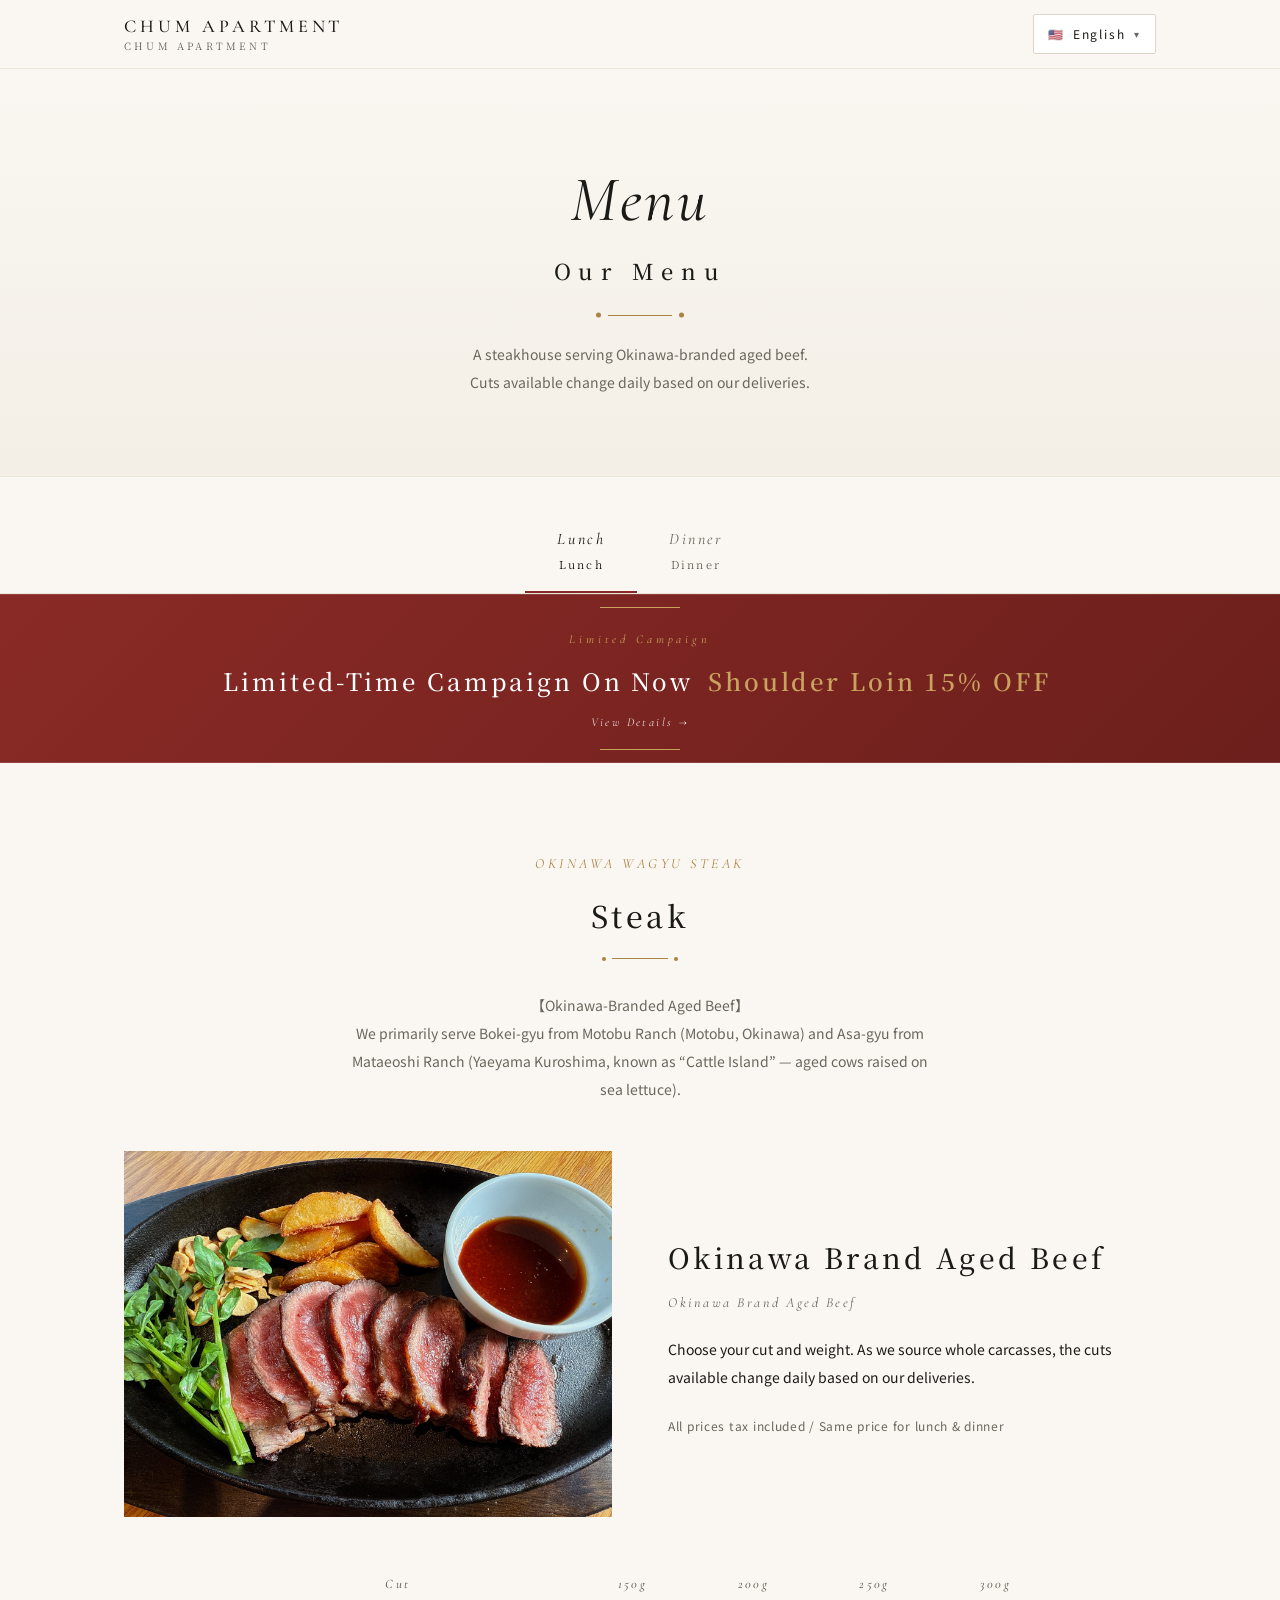
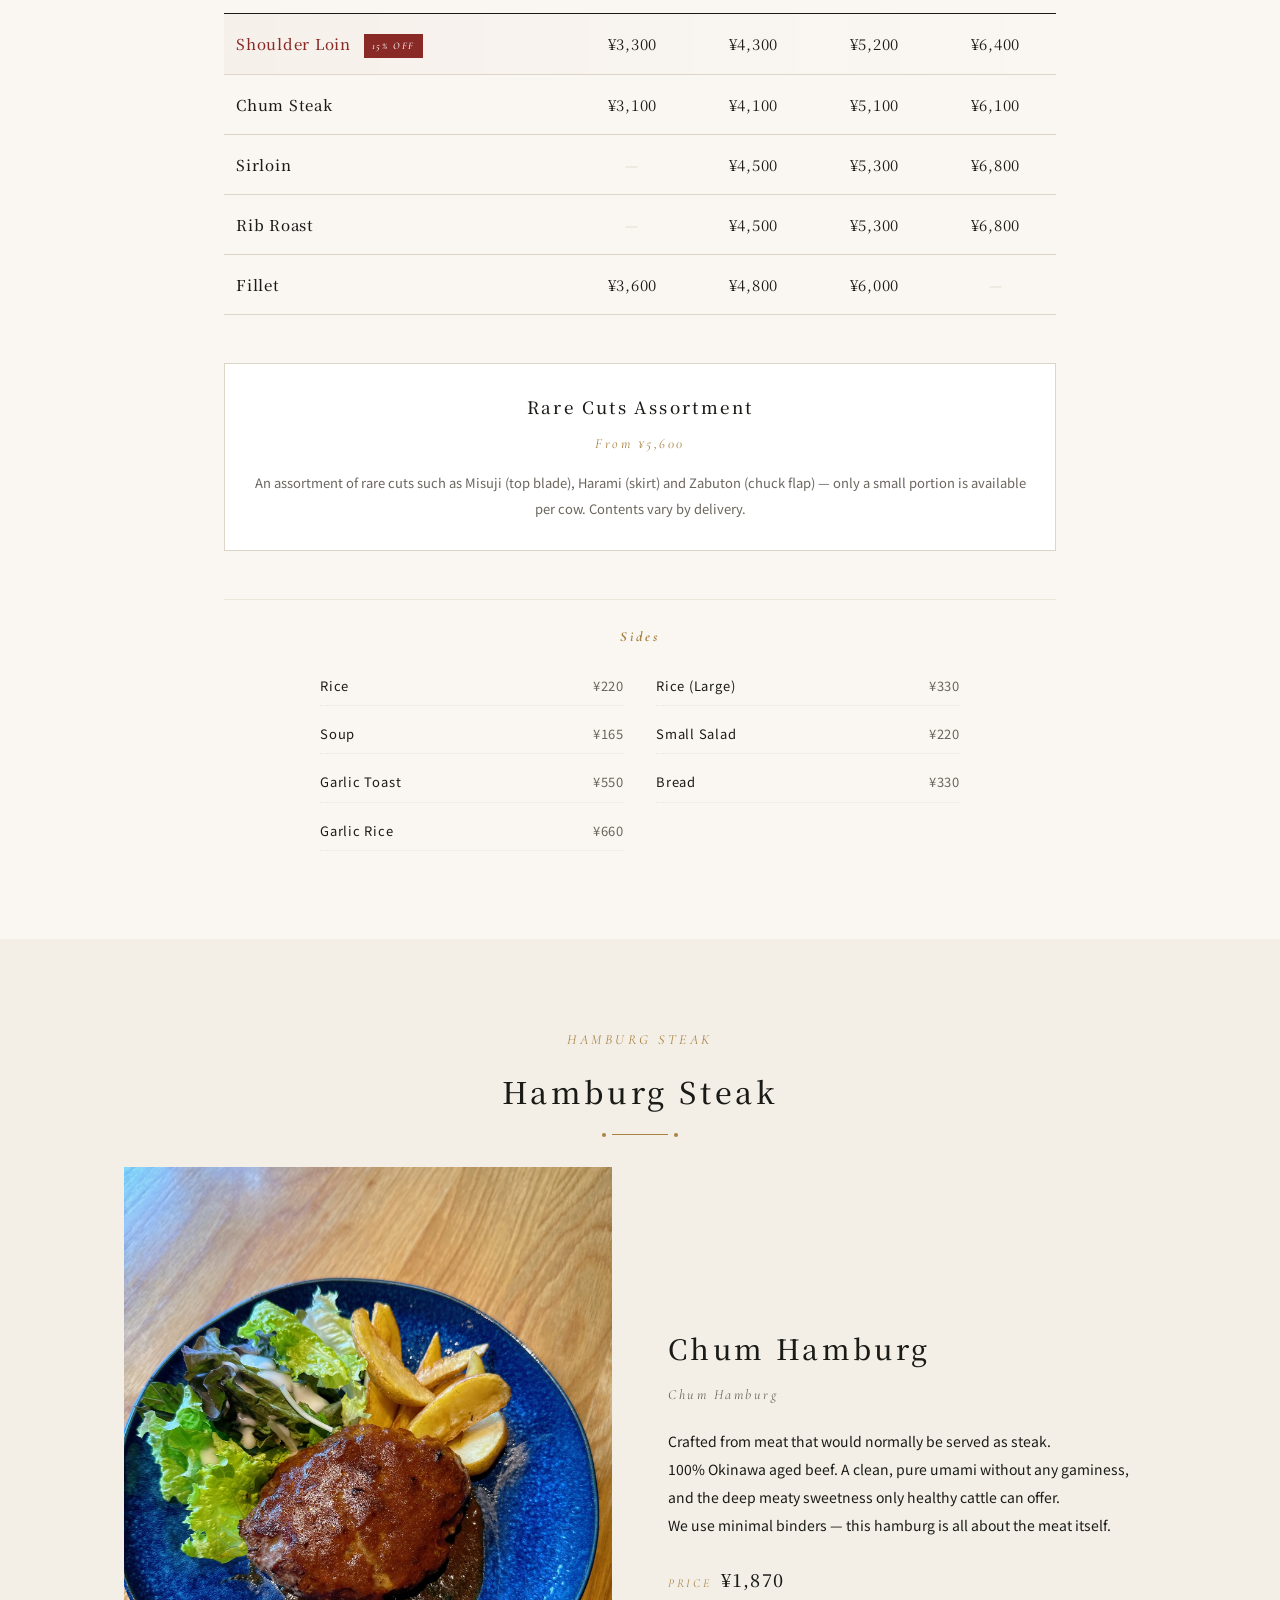
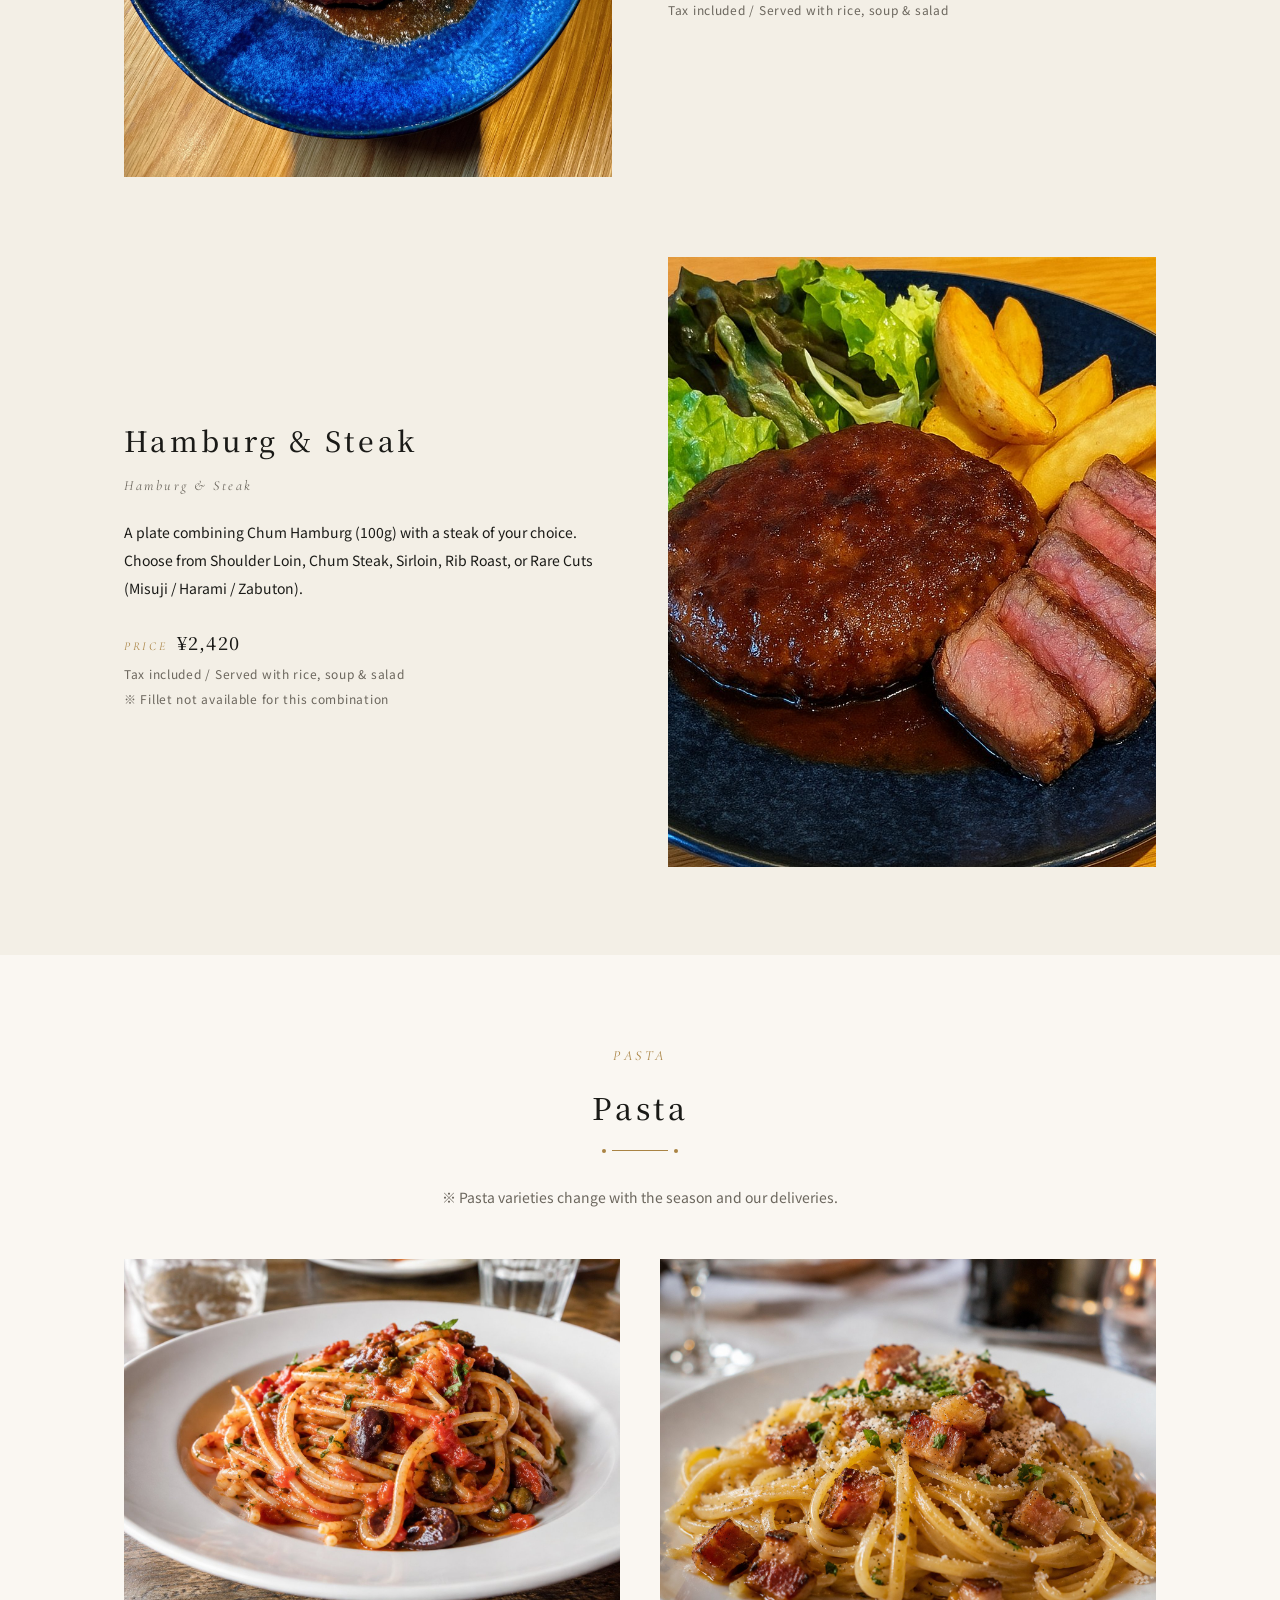
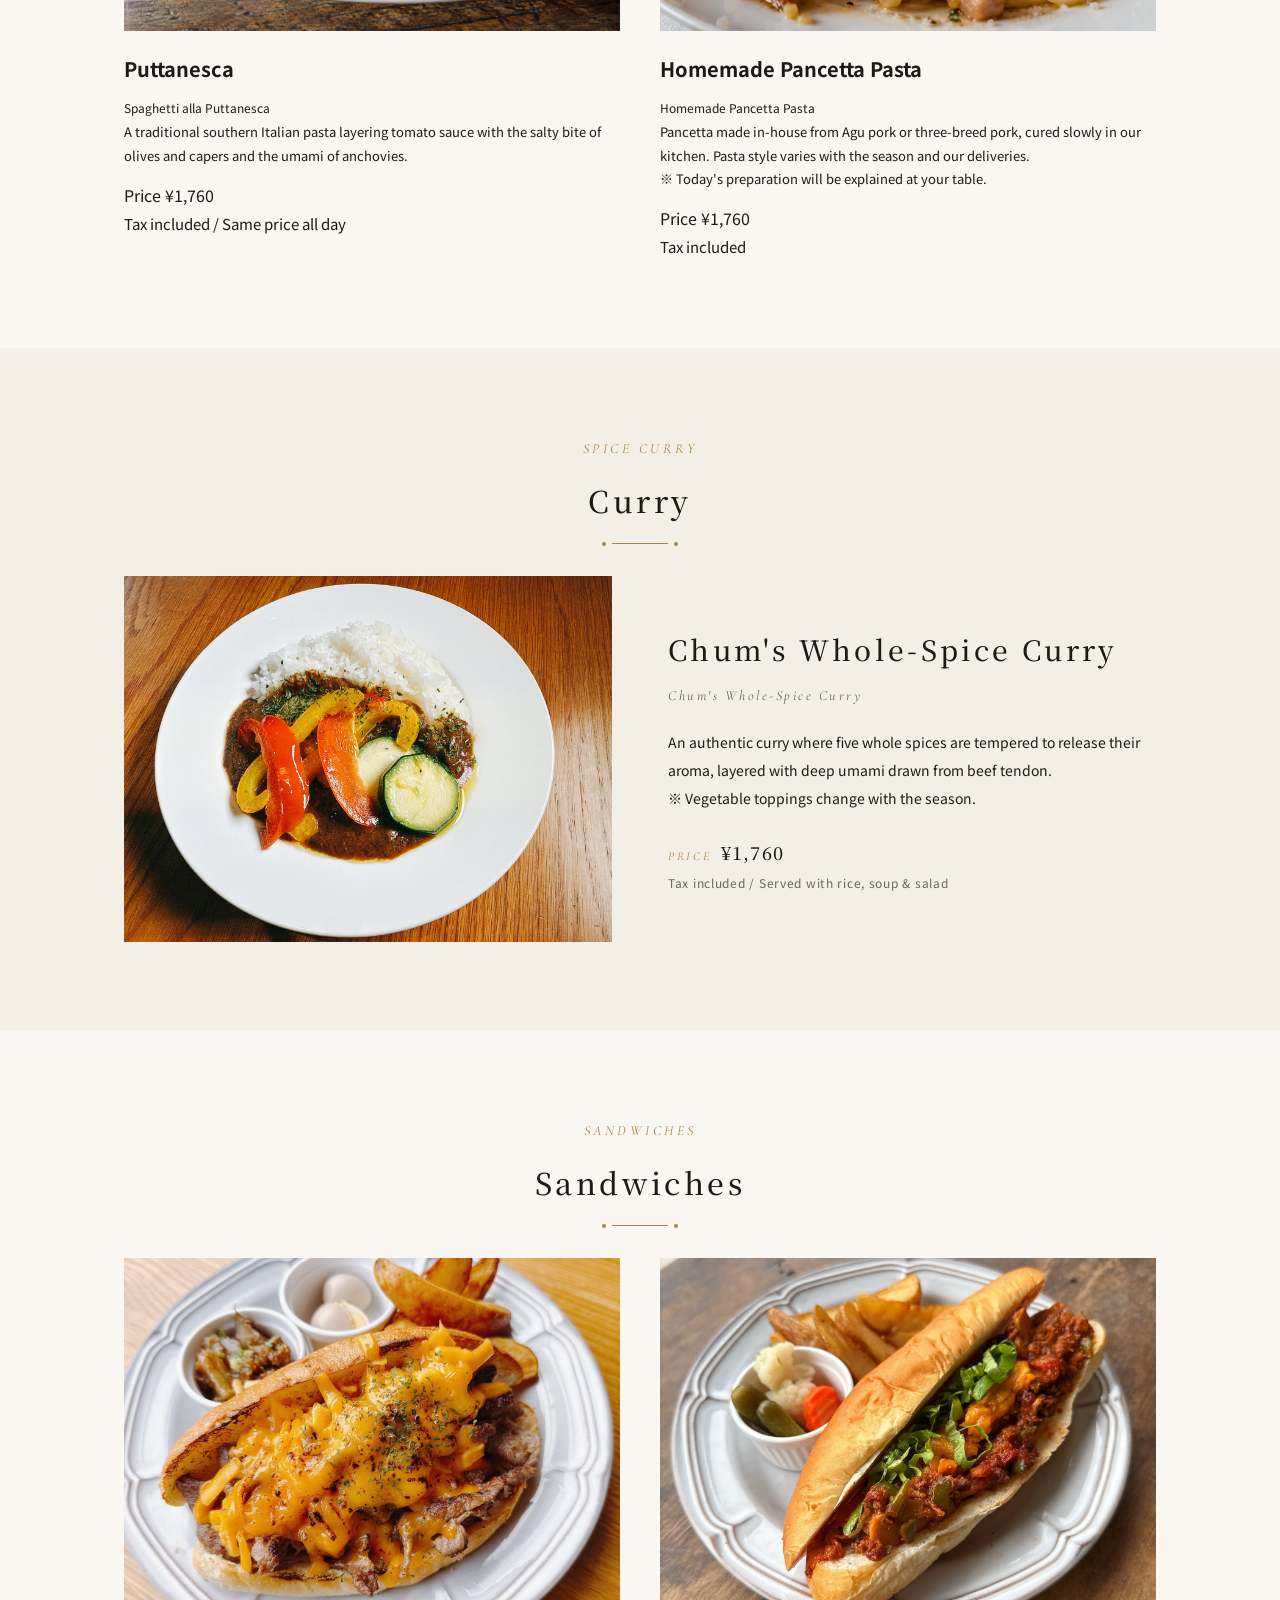
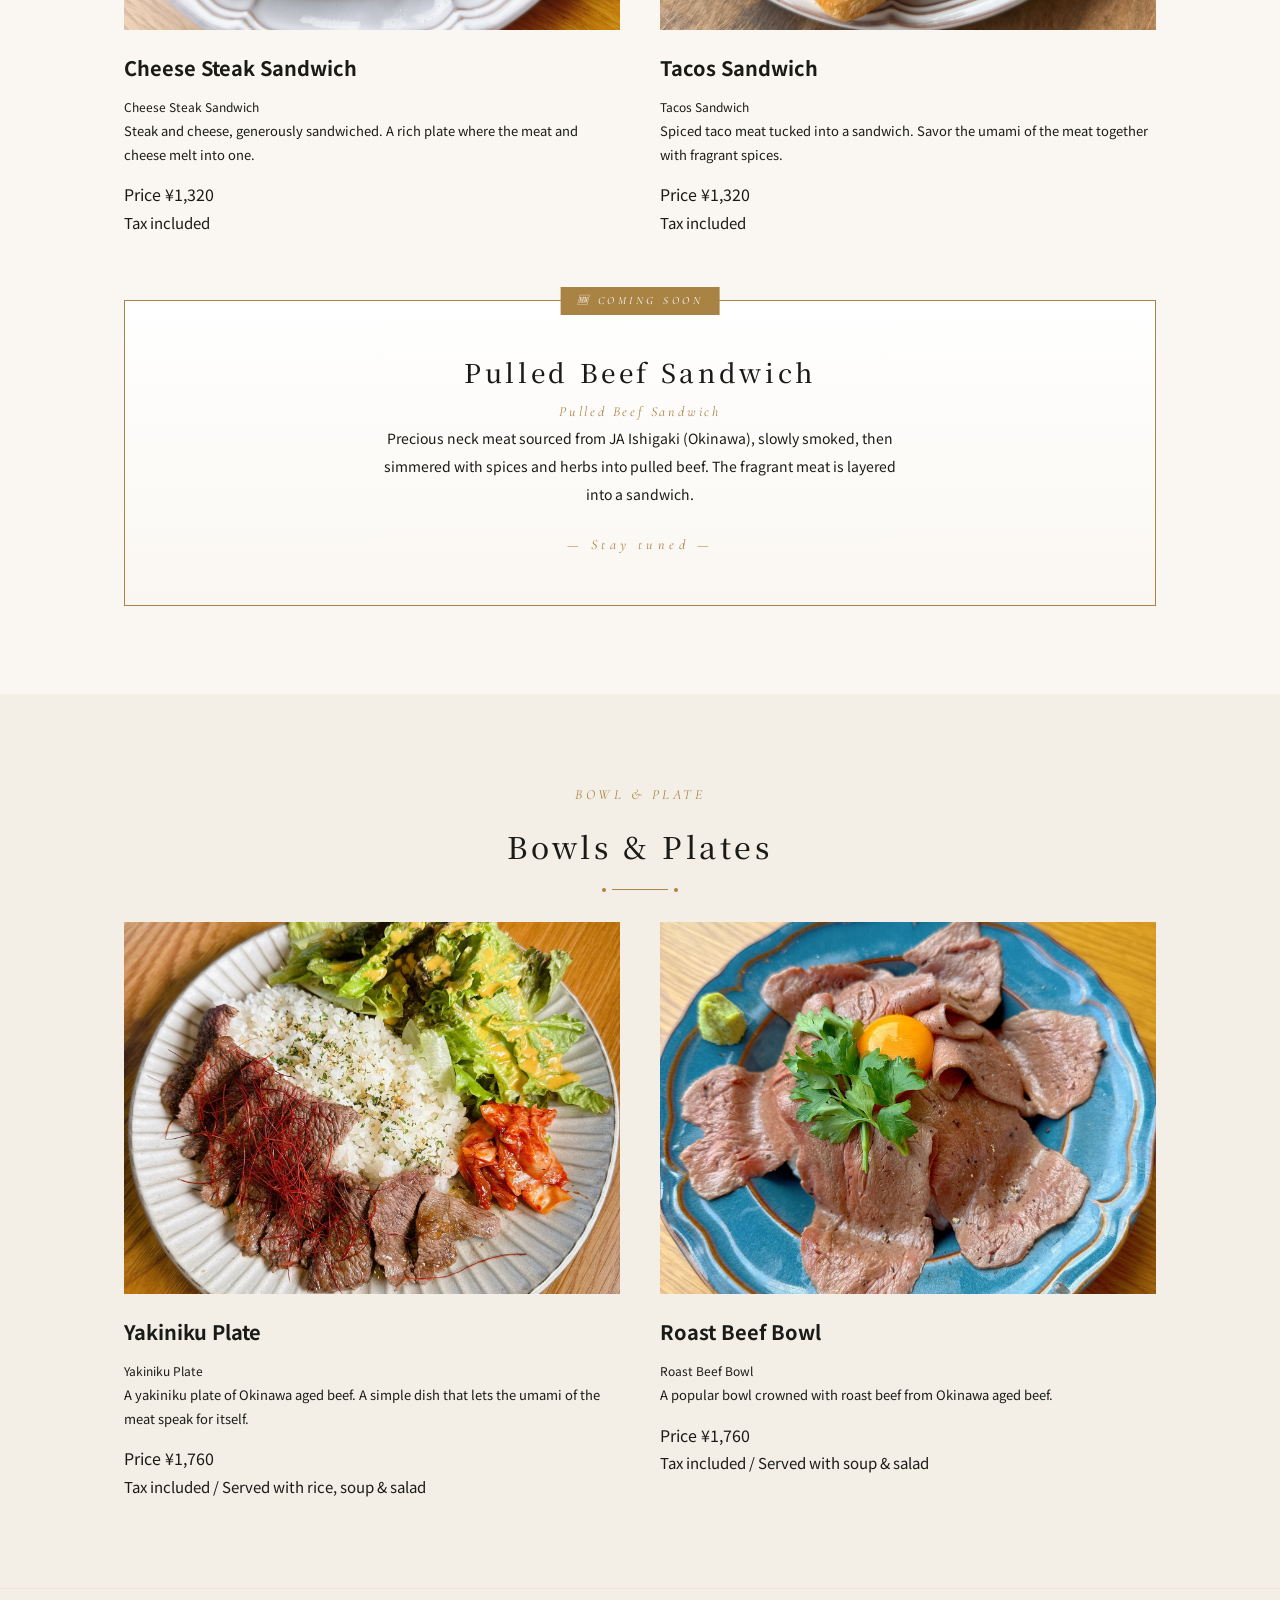
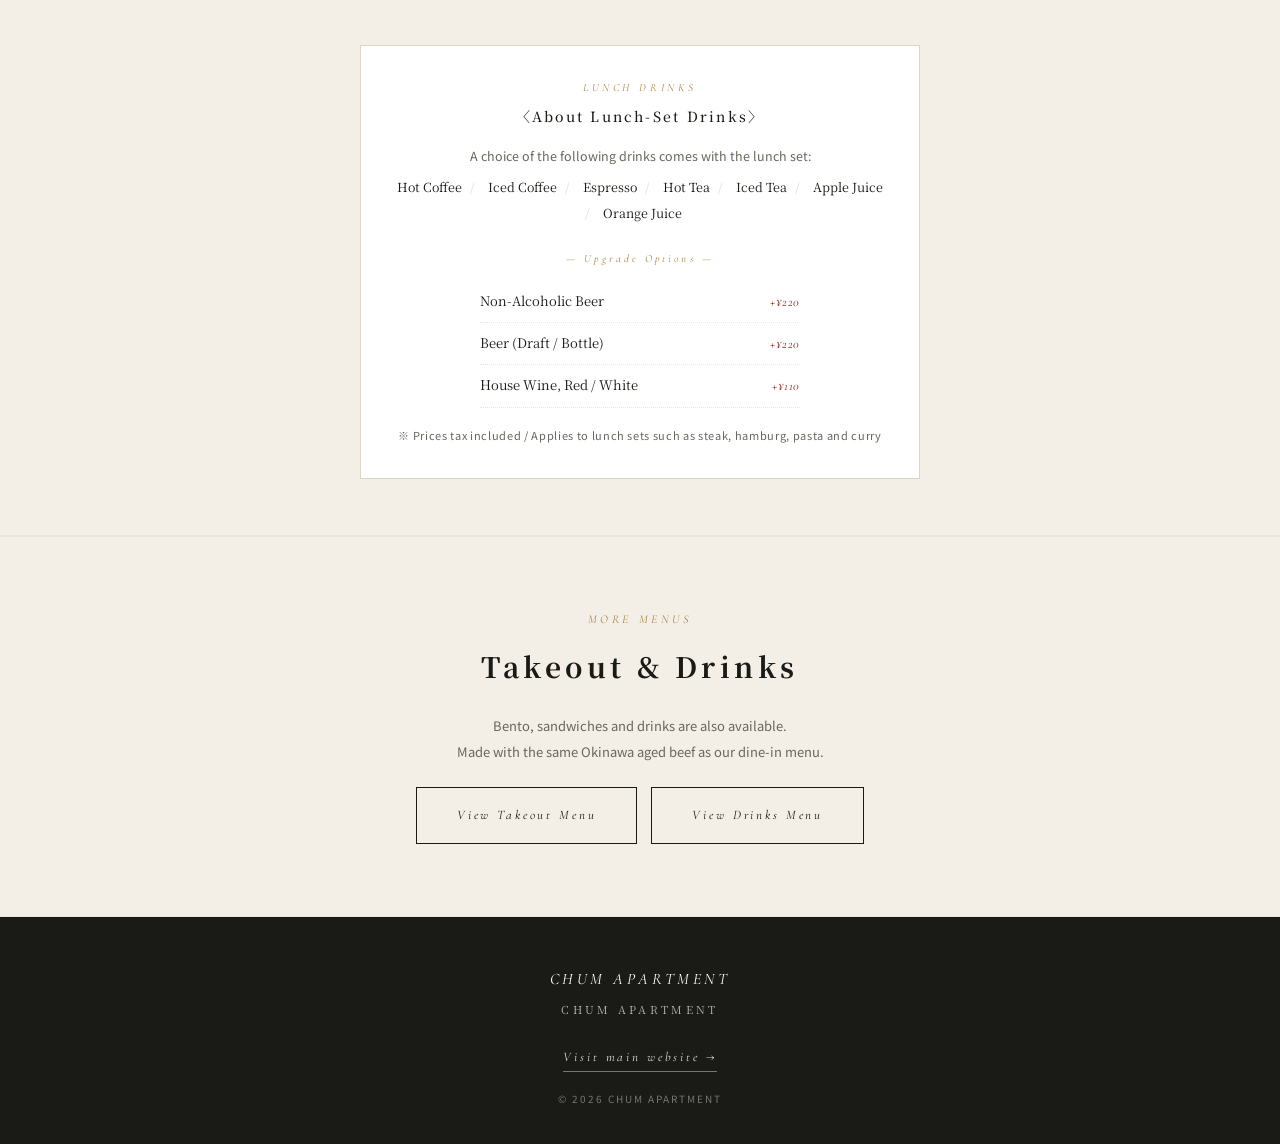
==== index.html @ d6c18265 "Initial commit: CHUM APARTMENT menu site v1.0 Co-Authored-By: Claude Opus 4.7 (1M context) <noreply@" ====
<!DOCTYPE html>
<html lang="ja">
<head>
<meta charset="UTF-8">
<meta name="viewport" content="width=device-width, initial-scale=1.0">
<title data-i18n="meta_title">メニュー | CHUM APARTMENT チャムアパートメント</title>
<meta name="description" data-i18n="meta_description" data-i18n-attr="content" content="チャムアパートメントのお品書き。沖縄ブランド経産牛のステーキ、チャムハンバーグ、ホールスパイスカレー、サンドイッチなど、目黒のレストランで楽しめるランチ・ディナーメニュー。">

<meta property="og:type" content="website">
<meta property="og:site_name" content="CHUM APARTMENT">
<meta property="og:title" data-i18n="og_title" data-i18n-attr="content" content="メニュー | CHUM APARTMENT チャムアパートメント">
<meta property="og:description" data-i18n="og_description" data-i18n-attr="content" content="沖縄ブランド経産牛のステーキ、チャムハンバーグ、ホールスパイスカレー。目黒のレストラン CHUM APARTMENT のお品書き。">
<meta property="og:url" content="https://menu.chum-apt.net/">
<meta property="og:image" content="https://menu.chum-apt.net/images/steak.jpg">

<link rel="preconnect" href="https://fonts.googleapis.com">
<link rel="preconnect" href="https://fonts.gstatic.com" crossorigin>
<link rel="stylesheet" href="https://fonts.googleapis.com/css2?family=Cormorant+Garamond:ital,wght@0,400;0,500;1,400;1,500&family=Noto+Sans+JP:wght@300;400;500&family=Noto+Serif+JP:wght@400;500;600&family=Noto+Sans+KR:wght@300;400;500&family=Noto+Serif+KR:wght@400;500;600&family=Noto+Serif+TC:wght@400;500;600&family=Noto+Serif+SC:wght@400;500;600&display=swap">
<link rel="stylesheet" href="css/style.css">
</head>
<body data-meal="lunch">

<!-- ============== Header ============== -->
<header class="site-header">
  <div class="inner">
    <a href="index.html" class="brand" data-i18n="brand_home_aria" data-i18n-attr="aria-label" aria-label="CHUM APARTMENT トップへ">
      <span class="brand-en" data-i18n="site_name">CHUM APARTMENT</span>
      <span class="brand-jp" data-i18n="site_name_jp">チャムアパートメント</span>
    </a>
    <div class="lang-switch">
      <button type="button" aria-haspopup="true" aria-expanded="false" aria-controls="lang-menu" data-i18n="lang_switch_aria" data-i18n-attr="aria-label" aria-label="言語を選択">
        <span class="flag" aria-hidden="true">🇯🇵</span> <span class="lang-current">日本語</span>
      </button>
      <ul class="lang-menu" id="lang-menu" role="menu">
        <li role="none"><button role="menuitem" type="button" data-lang="ja"      data-lang-label="日本語"><span class="flag" aria-hidden="true">🇯🇵</span> 日本語</button></li>
        <li role="none"><button role="menuitem" type="button" data-lang="en"      data-lang-label="English"><span class="flag" aria-hidden="true">🇺🇸</span> English</button></li>
        <li role="none"><button role="menuitem" type="button" data-lang="fr"      data-lang-label="Français"><span class="flag" aria-hidden="true">🇫🇷</span> Français</button></li>
        <li role="none"><button role="menuitem" type="button" data-lang="ko"      data-lang-label="한국어"><span class="flag" aria-hidden="true">🇰🇷</span> 한국어</button></li>
        <li role="none"><button role="menuitem" type="button" data-lang="zh-Hant" data-lang-label="繁體中文"><span class="flag" aria-hidden="true">🇹🇼</span> 繁體中文</button></li>
        <li role="none"><button role="menuitem" type="button" data-lang="zh-Hans" data-lang-label="简体中文"><span class="flag" aria-hidden="true">🇨🇳</span> 简体中文</button></li>
      </ul>
    </div>
  </div>
</header>

<main>

<!-- ============== Hero ============== -->
<section class="hero">
  <p class="display-en" data-i18n="hero_title_en">Menu</p>
  <h1 class="display-jp" data-i18n="hero_title_ja">お品書き</h1>
  <div class="hero-ornament" aria-hidden="true"></div>
  <p class="hero-lede" data-i18n="hero_lede">
    沖縄ブランド経産牛をいただく、ステーキレストラン。<br>
    本日の仕入れによって、ご提供する部位は変わります。
  </p>
</section>

<!-- ============== Lunch / Dinner Tabs ============== -->
<div class="meal-tabs" role="tablist" data-i18n="meal_tabs_aria" data-i18n-attr="aria-label" aria-label="時間帯を選択">
  <button type="button" role="tab" class="tab is-active" data-meal="lunch"  aria-selected="true">
    <span data-i18n="nav_lunch_en">Lunch</span> <span class="jp" data-i18n="nav_lunch">ランチ</span>
  </button>
  <button type="button" role="tab" class="tab"           data-meal="dinner" aria-selected="false">
    <span data-i18n="nav_dinner_en">Dinner</span> <span class="jp" data-i18n="nav_dinner">ディナー</span>
  </button>
</div>

<!-- ============== Campaign Banner ============== -->
<a class="campaign-banner" href="campaign.html" data-i18n="campaign_banner_aria" data-i18n-attr="aria-label" aria-label="期間限定キャンペーン詳細へ">
  <span class="label" data-i18n="campaign_banner_label">Limited Campaign</span>
  <div class="headline"><span data-i18n="campaign_banner_headline">期間限定キャンペーン実施中</span> <strong data-i18n="campaign_banner_strong">肩ロース 15% OFF</strong></div>
  <span class="arrow" data-i18n="campaign_banner_arrow">View Details →</span>
</a>

<!-- ============== Steak ============== -->
<section id="steak" class="fade-in">
  <p class="section-eyebrow" data-i18n="section_steak_eyebrow">Okinawa Wagyu Steak</p>
  <h2 class="section-title" data-i18n="section_steak_title">ステーキ</h2>
  <div class="section-ornament" aria-hidden="true"></div>
  <p class="section-lede" data-i18n="section_steak_lede">
    【沖縄ブランド経産牛を使用】<br>
    もとぶ牧場 母恵牛（沖縄・本部町）と、アーサ牛（又吉牧場・「牛の島」と呼ばれる八重山黒島／あおさを食べて育った経産牛）を中心に、沖縄ブランド経産牛を使用しています。
  </p>

  <div class="menu-item">
    <figure class="menu-photo menu-photo--landscape">
      <img src="images/steak.jpg" data-i18n="item_steak_alt" data-i18n-attr="alt" alt="沖縄ブランド経産牛のステーキ" loading="lazy">
    </figure>
    <div class="menu-text">
      <h3 class="item-name" data-i18n="item_steak_name">沖縄ブランド経産牛</h3>
      <span class="item-name-en" data-i18n="item_steak_name_en">Okinawa Brand Aged Beef</span>
      <p class="item-desc" data-i18n="item_steak_desc">
        部位とグラム数をお選びください。一頭買いのため、ご提供する部位はその日の仕入れにより変わります。
      </p>
      <p class="price-note" data-i18n="item_steak_price_note">全て税込価格／ランチ・ディナー共通</p>
    </div>
  </div>

  <div class="steak-detail">
    <table class="price-table" data-i18n="steak_table_aria" data-i18n-attr="aria-label" aria-label="ステーキ部位×グラム価格表">
      <thead>
        <tr>
          <th scope="col" data-i18n="steak_table_col_cut">部位</th>
          <th scope="col">150g</th>
          <th scope="col">200g</th>
          <th scope="col">250g</th>
          <th scope="col">300g</th>
        </tr>
      </thead>
      <tbody>
        <tr class="campaign-row">
          <th scope="row">
            <span data-i18n="steak_cut_shoulder_loin">肩ロース</span>
            <a href="campaign.html" class="campaign-badge" data-i18n="steak_cut_shoulder_loin_badge_aria" data-i18n-attr="aria-label" aria-label="肩ロース15%オフキャンペーン詳細へ"><span data-i18n="steak_cut_shoulder_loin_badge">15% OFF</span></a>
          </th>
          <td data-label="150g">¥3,300</td>
          <td data-label="200g">¥4,300</td>
          <td data-label="250g">¥5,200</td>
          <td data-label="300g">¥6,400</td>
        </tr>
        <tr>
          <th scope="row" data-i18n="steak_cut_chum_steak">チャムステーキ</th>
          <td data-label="150g">¥3,100</td>
          <td data-label="200g">¥4,100</td>
          <td data-label="250g">¥5,100</td>
          <td data-label="300g">¥6,100</td>
        </tr>
        <tr>
          <th scope="row" data-i18n="steak_cut_sirloin">サーロイン</th>
          <td data-label="150g" class="empty">—</td>
          <td data-label="200g">¥4,500</td>
          <td data-label="250g">¥5,300</td>
          <td data-label="300g">¥6,800</td>
        </tr>
        <tr>
          <th scope="row" data-i18n="steak_cut_rib_roast">リヴロース</th>
          <td data-label="150g" class="empty">—</td>
          <td data-label="200g">¥4,500</td>
          <td data-label="250g">¥5,300</td>
          <td data-label="300g">¥6,800</td>
        </tr>
        <tr>
          <th scope="row" data-i18n="steak_cut_fillet">ヒレ</th>
          <td data-label="150g">¥3,600</td>
          <td data-label="200g">¥4,800</td>
          <td data-label="250g">¥6,000</td>
          <td data-label="300g" class="empty">—</td>
        </tr>
      </tbody>
    </table>

    <div class="rare-cuts">
      <h4 data-i18n="rare_cuts_title">希少部位盛り合わせ</h4>
      <p class="price-from" data-i18n="rare_cuts_price_from">From ¥5,600</p>
      <p data-i18n="rare_cuts_desc">ミスジ・ハラミ・ザブトンなど、1頭からわずかしか取れない希少部位を盛り合わせ。仕入れにより内容が変わります。</p>
    </div>

    <div class="sides">
      <h4 data-i18n="sides_title">Sides</h4>
      <ul>
        <li><span data-i18n="side_rice">ライス</span> <span class="price">¥220</span></li>
        <li><span data-i18n="side_rice_large">ライス大盛</span> <span class="price">¥330</span></li>
        <li><span data-i18n="side_soup">スープ</span> <span class="price">¥165</span></li>
        <li><span data-i18n="side_salad_small">サラダ小</span> <span class="price">¥220</span></li>
        <li><span data-i18n="side_garlic_toast">ガーリックトースト</span> <span class="price">¥550</span></li>
        <li><span data-i18n="side_bread">パン</span> <span class="price">¥330</span></li>
        <li><span data-i18n="side_garlic_rice">ガーリックライス</span> <span class="price">¥660</span></li>
      </ul>
    </div>
  </div>
</section>

<!-- ============== Hamburg ============== -->
<section id="hamburg" class="fade-in" style="background:var(--bg-soft);">
  <p class="section-eyebrow" data-i18n="section_hamburg_eyebrow">Hamburg Steak</p>
  <h2 class="section-title" data-i18n="section_hamburg_title">ハンバーグ</h2>
  <div class="section-ornament" aria-hidden="true"></div>

  <article class="menu-item">
    <figure class="menu-photo">
      <img src="images/hamburger.jpg" data-i18n="item_chum_hamburger_alt" data-i18n-attr="alt" alt="チャムハンバーグ" loading="lazy">
    </figure>
    <div class="menu-text">
      <h3 class="item-name" data-i18n="item_chum_hamburger_name">チャムハンバーグ</h3>
      <span class="item-name-en" data-i18n="item_chum_hamburger_name_en">Chum Hamburg</span>
      <p class="item-desc" data-i18n="item_chum_hamburger_desc">
        本来ステーキとして食べられる肉を、ハンバーグに仕立てました。<br>
        沖縄経産牛100%。臭みのないクリアな旨味と、健康な牛ならではの、しっかりとした肉の甘み。<br>
        つなぎは最小限。肉そのものの味を楽しんでいただくハンバーグです。
      </p>
      <p class="price-line">
        <span class="price-label" data-i18n="price_label">Price</span>
        <span class="price-amount"
              data-lunch-price="¥1,870"
              data-dinner-price="¥1,540">¥1,870</span>
      </p>
      <span class="price-note lunch-only" data-i18n="price_note_tax_set">税込・ライス・スープ・サラダ付</span>
      <span class="price-note dinner-only" data-i18n="price_note_tax">税込</span>
    </div>
  </article>

  <article class="menu-item reverse" style="margin-top:80px;">
    <figure class="menu-photo">
      <img src="images/hamburger-steak.jpg" data-i18n="item_hamburger_steak_alt" data-i18n-attr="alt" alt="ハンバーグ＆ステーキ" loading="lazy">
    </figure>
    <div class="menu-text">
      <h3 class="item-name" data-i18n="item_hamburger_steak_name">ハンバーグ＆ステーキ</h3>
      <span class="item-name-en" data-i18n="item_hamburger_steak_name_en">Hamburg &amp; Steak</span>
      <p class="item-desc" data-i18n="item_hamburger_steak_desc">
        チャムハンバーグ(100g)と、ステーキを組み合わせた一皿。<br>
        肩ロース・チャムステーキ・サーロイン・リヴロース・希少部位（ミスジ・ハラミ・ザブトン）からお選びいただけます。
      </p>
      <p class="price-line">
        <span class="price-label" data-i18n="price_label">Price</span>
        <span class="price-amount"
              data-lunch-price="¥2,420"
              data-dinner-price="¥2,090">¥2,420</span>
      </p>
      <span class="price-note lunch-only" data-i18n="price_note_tax_set">税込・ライス・スープ・サラダ付</span>
      <span class="price-note dinner-only" data-i18n="price_note_tax">税込</span>
      <span class="price-note" data-i18n="item_hamburger_steak_note_no_fillet">※ ヒレは対応外</span>
    </div>
  </article>
</section>

<!-- ============== Pasta ============== -->
<section id="pasta" class="fade-in">
  <p class="section-eyebrow" data-i18n="section_pasta_eyebrow">Pasta</p>
  <h2 class="section-title" data-i18n="section_pasta_title">パスタ</h2>
  <div class="section-ornament" aria-hidden="true"></div>
  <p class="section-lede" data-i18n="section_pasta_lede">
    ※ その他、季節や仕入れによってパスタの内容は変わります。
  </p>

  <div class="menu-pair">
    <article class="menu-pair-item">
      <figure class="menu-photo">
        <img src="images/puttanesca.jpg" data-i18n="item_puttanesca_alt" data-i18n-attr="alt" alt="プッタネスカ" loading="lazy">
      </figure>
      <h3 class="item-name" data-i18n="item_puttanesca_name">プッタネスカ</h3>
      <span class="item-name-en" data-i18n="item_puttanesca_name_en">Spaghetti alla Puttanesca</span>
      <p class="item-desc" data-i18n="item_puttanesca_desc">
        トマトソースに、オリーブとケッパーの塩気、アンチョビの旨味を重ねた、南イタリア伝統のパスタ。
      </p>
      <p class="price-line">
        <span class="price-label" data-i18n="price_label">Price</span>
        <span class="price-amount">¥1,760</span>
      </p>
      <span class="price-note" data-i18n="price_note_tax_no_time_diff">税込／時間帯による価格差なし</span>
    </article>

    <article class="menu-pair-item">
      <figure class="menu-photo">
        <img src="images/pancetta-pasta.jpg" data-i18n="item_pancetta_pasta_alt" data-i18n-attr="alt" alt="自家製パンチェッタのパスタ" loading="lazy">
      </figure>
      <h3 class="item-name" data-i18n="item_pancetta_pasta_name">自家製パンチェッタのパスタ</h3>
      <span class="item-name-en" data-i18n="item_pancetta_pasta_name_en">Homemade Pancetta Pasta</span>
      <p class="item-desc" data-i18n="item_pancetta_pasta_desc">
        アグー豚または三元豚を使った自家製パンチェッタを、チャムの厨房で時間をかけて仕込んでいます。パスタの内容は季節や仕入れによって変わります。<br>
        ※本日の内容は店頭にてご案内します
      </p>
      <p class="price-line">
        <span class="price-label" data-i18n="price_label">Price</span>
        <span class="price-amount">¥1,760</span>
      </p>
      <span class="price-note" data-i18n="price_note_tax">税込</span>
    </article>
  </div>
</section>

<!-- ============== Curry ============== -->
<section id="curry" class="fade-in" style="background:var(--bg-soft);">
  <p class="section-eyebrow" data-i18n="section_curry_eyebrow">Spice Curry</p>
  <h2 class="section-title" data-i18n="section_curry_title">カレー</h2>
  <div class="section-ornament" aria-hidden="true"></div>

  <article class="menu-item">
    <figure class="menu-photo menu-photo--landscape">
      <img src="images/curry.jpg" data-i18n="item_curry_alt" data-i18n-attr="alt" alt="チャムのホールスパイスカレー" loading="lazy">
    </figure>
    <div class="menu-text">
      <h3 class="item-name" data-i18n="item_curry_name">チャムのホールスパイスカレー</h3>
      <span class="item-name-en" data-i18n="item_curry_name_en">Chum's Whole-Spice Curry</span>
      <p class="item-desc" data-i18n="item_curry_desc">
        5種のホールスパイスをテンパリングし、牛すじから引き出した旨味と、スパイスの香りが重なる本格カレー。<br>
        ※季節によりトッピングの野菜が変わります
      </p>
      <p class="price-line">
        <span class="price-label" data-i18n="price_label">Price</span>
        <span class="price-amount"
              data-lunch-price="¥1,760"
              data-dinner-price="¥1,430">¥1,760</span>
      </p>
      <span class="price-note lunch-only" data-i18n="price_note_tax_set">税込・ライス・スープ・サラダ付</span>
      <span class="price-note dinner-only" data-i18n="price_note_tax">税込</span>
    </div>
  </article>
</section>

<!-- ============== Sandwiches ============== -->
<section id="sandwich" class="fade-in">
  <p class="section-eyebrow" data-i18n="section_sandwich_eyebrow">Sandwiches</p>
  <h2 class="section-title" data-i18n="section_sandwich_title">サンドイッチ</h2>
  <div class="section-ornament" aria-hidden="true"></div>

  <div class="menu-pair">
    <article class="menu-pair-item">
      <figure class="menu-photo">
        <img src="images/cheese-steak-sandwich.jpg" data-i18n="item_cheese_steak_sandwich_alt" data-i18n-attr="alt" alt="チーズステーキサンド" loading="lazy">
      </figure>
      <h3 class="item-name" data-i18n="item_cheese_steak_sandwich_name">チーズステーキサンド</h3>
      <span class="item-name-en" data-i18n="item_cheese_steak_sandwich_name_en">Cheese Steak Sandwich</span>
      <p class="item-desc" data-i18n="item_cheese_steak_sandwich_desc">ステーキとチーズを、たっぷりとサンド。肉とチーズの濃厚な一皿です。</p>
      <p class="price-line">
        <span class="price-label" data-i18n="price_label">Price</span>
        <span class="price-amount">¥1,320</span>
      </p>
      <span class="price-note" data-i18n="price_note_tax">税込</span>
    </article>

    <article class="menu-pair-item">
      <figure class="menu-photo">
        <img src="images/tacos-sandwich.jpg" data-i18n="item_tacos_sandwich_alt" data-i18n-attr="alt" alt="タコスサンド" loading="lazy">
      </figure>
      <h3 class="item-name" data-i18n="item_tacos_sandwich_name">タコスサンド</h3>
      <span class="item-name-en" data-i18n="item_tacos_sandwich_name_en">Tacos Sandwich</span>
      <p class="item-desc" data-i18n="item_tacos_sandwich_desc">スパイス香るタコミートを、サンドイッチに。肉の旨味とスパイスの香りが楽しめます。</p>
      <p class="price-line">
        <span class="price-label" data-i18n="price_label">Price</span>
        <span class="price-amount">¥1,320</span>
      </p>
      <span class="price-note" data-i18n="price_note_tax">税込</span>
    </article>
  </div>

  <div class="coming-soon">
    <article class="coming-soon-card">
      <h3 class="item-name" data-i18n="item_pulled_beef_sandwich_name">プルドビーフサンド</h3>
      <span class="item-name-en" data-i18n="item_pulled_beef_sandwich_name_en">Pulled Beef Sandwich</span>
      <p class="item-desc" data-i18n="item_pulled_beef_sandwich_desc">
        JA石垣（沖縄県）の貴重な牛ネック肉を、燻製機でじっくり燻し、スパイスとハーブで煮込んだプルドビーフ。<br>
        香り高い肉を、サンドイッチに仕立てました。
      </p>
      <p class="stay-tuned" data-i18n="item_pulled_beef_sandwich_stay_tuned">— Stay tuned —</p>
    </article>
  </div>
</section>

<!-- ============== Bowl / Plate ============== -->
<section id="bowl-plate" class="fade-in" style="background:var(--bg-soft);">
  <p class="section-eyebrow" data-i18n="section_bowl_plate_eyebrow">Bowl &amp; Plate</p>
  <h2 class="section-title" data-i18n="section_bowl_plate_title">丼・プレート</h2>
  <div class="section-ornament" aria-hidden="true"></div>

  <div class="menu-pair">
    <article class="menu-pair-item">
      <figure class="menu-photo">
        <img src="images/yakiniku-plate.jpg" data-i18n="item_yakiniku_plate_alt" data-i18n-attr="alt" alt="焼肉プレート" loading="lazy">
      </figure>
      <h3 class="item-name" data-i18n="item_yakiniku_plate_name">焼肉プレート</h3>
      <span class="item-name-en" data-i18n="item_yakiniku_plate_name_en">Yakiniku Plate</span>
      <p class="item-desc" data-i18n="item_yakiniku_plate_desc">沖縄経産牛の焼肉プレート。肉の旨味をシンプルに楽しんでいただく一皿です。</p>
      <p class="price-line">
        <span class="price-label" data-i18n="price_label">Price</span>
        <span class="price-amount"
              data-lunch-price="¥1,760"
              data-dinner-price="¥1,430">¥1,760</span>
      </p>
      <span class="price-note lunch-only" data-i18n="price_note_tax_set">税込・ライス・スープ・サラダ付</span>
      <span class="price-note dinner-only" data-i18n="price_note_tax">税込</span>
    </article>

    <article class="menu-pair-item">
      <figure class="menu-photo">
        <img src="images/roast-beef-bowl.jpg" data-i18n="item_roast_beef_bowl_alt" data-i18n-attr="alt" alt="ローストビーフ丼" loading="lazy">
      </figure>
      <h3 class="item-name" data-i18n="item_roast_beef_bowl_name">ローストビーフ丼</h3>
      <span class="item-name-en" data-i18n="item_roast_beef_bowl_name_en">Roast Beef Bowl</span>
      <p class="item-desc" data-i18n="item_roast_beef_bowl_desc">沖縄経産牛のローストビーフを、丼に仕立てた人気メニューです。</p>
      <p class="price-line">
        <span class="price-label" data-i18n="price_label">Price</span>
        <span class="price-amount"
              data-lunch-price="¥1,760"
              data-dinner-price="¥1,430">¥1,760</span>
      </p>
      <span class="price-note lunch-only" data-i18n="price_note_tax_set_no_rice">税込・スープ・サラダ付</span>
      <span class="price-note dinner-only" data-i18n="price_note_tax">税込</span>
    </article>
  </div>
</section>

<!-- ============== À la carte (dinner only) ============== -->
<section id="alacarte" class="fade-in dinner-only">
  <p class="section-eyebrow" data-i18n="section_alacarte_eyebrow">À la carte</p>
  <h2 class="section-title" data-i18n="section_alacarte_title">アラカルト</h2>
  <div class="section-ornament" aria-hidden="true"></div>
  <p class="section-lede" data-i18n="section_alacarte_lede">
    ステーキやハンバーグに、もう一品。<br>
    その日の仕入れに合わせた小皿料理をご用意しています。
  </p>

  <div class="alacarte-wrap">
    <ul class="alacarte-list" data-i18n="alacarte_list_aria" data-i18n-attr="aria-label" aria-label="アラカルトメニュー">
      <li><span class="dish" data-i18n="alacarte_marinade">マリネ</span><span class="dots" aria-hidden="true"></span><span class="price">¥550</span></li>
      <li><span class="dish" data-i18n="alacarte_prosciutto">生ハム</span><span class="dots" aria-hidden="true"></span><span class="price">¥550</span></li>
      <li><span class="dish" data-i18n="alacarte_chili_beans">チリビーンズ</span><span class="dots" aria-hidden="true"></span><span class="price">¥550</span></li>
      <li><span class="dish" data-i18n="alacarte_fries">フライドポテト</span><span class="dots" aria-hidden="true"></span><span class="price">¥550</span></li>
      <li><span class="dish" data-i18n="alacarte_ajillo">アヒージョ</span><span class="dots" aria-hidden="true"></span><span class="price">¥660</span></li>
      <li><span class="dish" data-i18n="alacarte_german_potato">ジャーマンポテト</span><span class="dots" aria-hidden="true"></span><span class="price">¥660</span></li>
      <li><span class="dish" data-i18n="alacarte_garlic_shrimp">ガーリックシュリンプ</span><span class="dots" aria-hidden="true"></span><span class="price">¥660</span></li>
      <li><span class="dish" data-i18n="alacarte_salad_today">本日のサラダ</span><span class="dots" aria-hidden="true"></span><span class="price">¥770</span></li>
      <li><span class="dish" data-i18n="alacarte_caprese">カプレーゼ</span><span class="dots" aria-hidden="true"></span><span class="price">¥880</span></li>
      <li><span class="dish" data-i18n="alacarte_roast_beef_salad">ローストビーフサラダ</span><span class="dots" aria-hidden="true"></span><span class="price">¥1,100</span></li>
      <li><span class="dish" data-i18n="alacarte_chinjao_rosu">青椒肉絲</span><span class="dots" aria-hidden="true"></span><span class="price">¥1,100</span></li>
      <li><span class="dish" data-i18n="alacarte_mapo_tofu">麻婆豆腐</span><span class="dots" aria-hidden="true"></span><span class="price">¥1,100</span></li>
    </ul>
    <p class="alacarte-note" data-i18n="alacarte_price_note">全て税込価格</p>
  </div>
</section>

<!-- ============== Lunch drinks note (lunch only) ============== -->
<section id="lunch-drinks-note" class="lunch-only lunch-drinks-section">
  <div class="lunch-drinks-card">
    <p class="eyebrow" data-i18n="lunch_drinks_eyebrow">Lunch Drinks</p>
    <h3 class="title" data-i18n="lunch_drinks_title">〈ランチタイムのお飲み物について〉</h3>
    <p class="lead" data-i18n="lunch_drinks_lead">
      ランチセットには、以下のお飲み物のいずれかが付きます。
    </p>
    <ul class="drink-list">
      <li data-i18n="lunch_drink_hot_coffee">ホットコーヒー</li>
      <li data-i18n="lunch_drink_iced_coffee">アイスコーヒー</li>
      <li data-i18n="lunch_drink_espresso">エスプレッソ</li>
      <li data-i18n="lunch_drink_hot_tea">ホット紅茶</li>
      <li data-i18n="lunch_drink_iced_tea">アイスティー</li>
      <li data-i18n="lunch_drink_apple_juice">アップルジュース</li>
      <li data-i18n="lunch_drink_orange_juice">オレンジジュース</li>
    </ul>

    <p class="upgrade-eyebrow" data-i18n="lunch_drinks_upgrade_eyebrow">— 追加グレードアップ —</p>
    <ul class="upgrade-list">
      <li><span class="name" data-i18n="lunch_upgrade_non_alcohol_beer">ノンアルコールビール</span><span class="plus">+¥220</span></li>
      <li><span class="name" data-i18n="lunch_upgrade_beer">ビール（生 / ボトル）</span><span class="plus">+¥220</span></li>
      <li><span class="name" data-i18n="lunch_upgrade_house_wine">ハウスワイン 赤 / 白</span><span class="plus">+¥110</span></li>
    </ul>
    <p class="micro-note" data-i18n="lunch_drinks_micro_note">※ 価格は税込／ステーキ・ハンバーグ・パスタ・カレー等のランチセットメニューが対象です</p>
  </div>
</section>

<!-- ============== More Menus CTA ============== -->
<section class="nav-cta fade-in" aria-labelledby="more-menus-cta">
  <p class="eyebrow" data-i18n="more_menus_eyebrow">More Menus</p>
  <h2 class="title" id="more-menus-cta" data-i18n="more_menus_title">テイクアウト・ドリンク</h2>
  <p style="color:var(--muted);font-size:13px;max-width:520px;margin:0 auto 22px;line-height:2;" data-i18n="more_menus_desc">
    お弁当・サンドイッチ・お飲み物もご用意しています。<br>
    店内と同じ沖縄経産牛で。
  </p>
  <div class="nav-cta-row">
    <a href="takeout.html" class="btn-outline" data-i18n="btn_view_takeout">View Takeout Menu</a>
    <a href="drink.html" class="btn-outline" data-i18n="btn_view_drinks">View Drinks Menu</a>
  </div>
</section>

</main>

<!-- ============== Footer ============== -->
<footer class="site-footer">
  <div class="inner">
    <span class="brand-en" data-i18n="site_name">CHUM APARTMENT</span>
    <div class="brand-jp" data-i18n="site_name_jp">チャムアパートメント</div>
    <a class="home-link" href="https://chum-apt.net/" target="_blank" rel="noopener" data-i18n="footer_home_link">本体サイトへ →</a>
    <p class="copy" data-i18n="footer_copy">© 2026 CHUM APARTMENT</p>
  </div>
</footer>

<script src="js/main.js"></script>
<script src="js/i18n.js"></script>
</body>
</html>
---- css/style.css ----
/* =========================================================
   CHUM APARTMENT Menu Site — shared stylesheet
   Editorial direction: warm paper, generous whitespace,
   明朝 + 細身ゴシック + Cormorant Garamond italic flourishes.
   ========================================================= */

:root {
  /* paper-warm base */
  --bg:           #faf7f2;
  --bg-soft:      #f3efe6;
  --ink:          #1a1a17;
  --muted:        #6b665d;
  --line:         #ddd6c8;
  --line-soft:    #ece6d8;

  /* accents */
  --crimson:      #8a2a26;   /* 深紅 */
  --crimson-dark: #6c1f1c;
  --gold:         #a98343;   /* 金茶 */
  --gold-light:   #c9a25e;

  /* typography scale */
  --font-serif-jp:    "Noto Serif JP", "Hiragino Mincho ProN", "Yu Mincho", serif;
  --font-serif-en:    "Cormorant Garamond", "Noto Serif JP", serif;
  --font-sans:        "Noto Sans JP", -apple-system, BlinkMacSystemFont,
                       "Helvetica Neue", "Hiragino Sans", "Yu Gothic", sans-serif;

  --radius:        2px;
  --shadow-soft:   0 1px 3px rgba(26,26,23,0.04), 0 6px 18px rgba(26,26,23,0.05);
  --max-w:         1080px;
}

/* ---------- Language-aware font overrides ----------
   Swap the Mincho-feel and the sans stack for languages that have
   their own native serif companions to Noto. The English flourish
   font (Cormorant Garamond) stays consistent across all languages. */
html[lang="ko"] {
  --font-serif-jp:   "Noto Serif KR", "Noto Serif JP", "Hiragino Mincho ProN", serif;
  --font-sans:       "Noto Sans KR", "Noto Sans JP", -apple-system, BlinkMacSystemFont,
                     "Helvetica Neue", "Apple SD Gothic Neo", sans-serif;
}
html[lang="zh-Hant"] {
  --font-serif-jp:   "Noto Serif TC", "Noto Serif JP", serif;
  --font-sans:       "Noto Serif TC", "Noto Sans JP", -apple-system, BlinkMacSystemFont,
                     "Helvetica Neue", "PingFang TC", "Microsoft JhengHei", sans-serif;
}
html[lang="zh-Hans"] {
  --font-serif-jp:   "Noto Serif SC", "Noto Serif JP", serif;
  --font-sans:       "Noto Serif SC", "Noto Sans JP", -apple-system, BlinkMacSystemFont,
                     "Helvetica Neue", "PingFang SC", "Microsoft YaHei", sans-serif;
}

*,*::before,*::after { box-sizing: border-box; margin: 0; padding: 0; }

html { scroll-behavior: smooth; }

body {
  font-family: var(--font-sans);
  color: var(--ink);
  background: var(--bg);
  line-height: 1.8;
  font-size: 15px;
  font-feature-settings: "palt";
  -webkit-font-smoothing: antialiased;
  text-rendering: optimizeLegibility;
}

img { max-width: 100%; height: auto; display: block; }

a { color: inherit; text-decoration: none; }
a:hover { color: var(--crimson); }

button { font: inherit; color: inherit; background: none; border: 0; cursor: pointer; }

/* ----------- Layout helpers ----------- */
.container { max-width: var(--max-w); margin: 0 auto; padding: 0 24px; }
.narrow    { max-width: 720px;        margin: 0 auto; padding: 0 24px; }

/* Section pattern */
section { padding: 88px 0; }
@media (max-width: 768px) { section { padding: 64px 0; } }

.section-eyebrow {
  font-family: var(--font-serif-en);
  font-style: italic;
  font-size: 14px;
  letter-spacing: 0.25em;
  text-transform: uppercase;
  color: var(--gold);
  margin-bottom: 12px;
  text-align: center;
}
.section-title {
  font-family: var(--font-serif-jp);
  font-weight: 500;
  font-size: clamp(22px, 3.4vw, 30px);
  letter-spacing: 0.12em;
  text-align: center;
  margin-bottom: 16px;
}
.section-ornament {
  width: 56px; height: 1px;
  background: var(--gold);
  margin: 8px auto 32px;
  position: relative;
}
.section-ornament::before,
.section-ornament::after {
  content: "";
  position: absolute;
  top: 50%; transform: translateY(-50%);
  width: 4px; height: 4px;
  background: var(--gold);
  border-radius: 50%;
}
.section-ornament::before { left: -10px; }
.section-ornament::after  { right: -10px; }

.section-lede {
  text-align: center;
  max-width: 600px;
  margin: 0 auto 48px;
  color: var(--muted);
  font-size: 14px;
  line-height: 2;
}

/* ----------- Header ----------- */
.site-header {
  position: sticky; top: 0; z-index: 50;
  background: rgba(250,247,242,0.92);
  backdrop-filter: blur(10px);
  -webkit-backdrop-filter: blur(10px);
  border-bottom: 1px solid var(--line-soft);
}
.site-header .inner {
  max-width: var(--max-w);
  margin: 0 auto;
  padding: 14px 24px;
  display: flex;
  align-items: center;
  justify-content: space-between;
  gap: 16px;
}
.brand {
  display: flex; flex-direction: column; line-height: 1.2;
}
.brand .brand-en {
  font-family: var(--font-serif-en);
  font-size: 18px;
  letter-spacing: 0.22em;
  font-weight: 500;
}
.brand .brand-jp {
  font-family: var(--font-serif-jp);
  font-size: 10px;
  letter-spacing: 0.32em;
  color: var(--muted);
  margin-top: 2px;
}

/* Language switcher */
.lang-switch { position: relative; }
.lang-switch > button {
  font-size: 12px;
  letter-spacing: 0.16em;
  padding: 8px 14px;
  border: 1px solid var(--line);
  border-radius: 2px;
  background: #fff;
  color: var(--ink);
  display: inline-flex;
  align-items: center;
  gap: 8px;
}
.lang-switch > button::after {
  content: "▾"; font-size: 10px; color: var(--muted);
}
.lang-menu {
  list-style: none;
  position: absolute; right: 0; top: calc(100% + 6px);
  background: #fff;
  border: 1px solid var(--line);
  border-radius: 2px;
  min-width: 180px;
  box-shadow: var(--shadow-soft);
  opacity: 0; visibility: hidden; transform: translateY(-4px);
  transition: opacity 0.18s ease, transform 0.18s ease, visibility 0s linear 0.18s;
}
.lang-switch.is-open .lang-menu {
  opacity: 1; visibility: visible; transform: translateY(0);
  transition: opacity 0.18s ease, transform 0.18s ease, visibility 0s;
}
.lang-menu li button {
  width: 100%;
  text-align: left;
  padding: 10px 14px;
  font-size: 13px;
  letter-spacing: 0.1em;
  display: flex; align-items: center; gap: 10px;
}
.lang-menu li button:hover { background: var(--bg-soft); }
.lang-menu li button.is-active {
  background: var(--bg-soft);
  color: var(--crimson);
  font-weight: 500;
}
.lang-menu .flag { font-size: 16px; }

/* ----------- Hero ----------- */
.hero {
  padding: 96px 24px 80px;
  text-align: center;
  background: linear-gradient(180deg, var(--bg) 0%, var(--bg-soft) 100%);
  border-bottom: 1px solid var(--line-soft);
}
.hero .display-en {
  font-family: var(--font-serif-en);
  font-style: italic;
  font-weight: 400;
  font-size: clamp(36px, 7vw, 64px);
  letter-spacing: 0.04em;
  color: var(--ink);
  line-height: 1.1;
}
.hero .display-jp {
  font-family: var(--font-serif-jp);
  font-weight: 500;
  font-size: clamp(16px, 2.8vw, 22px);
  letter-spacing: 0.35em;
  margin-top: 16px;
  margin-bottom: 20px;
  color: var(--ink);
}
.hero .hero-ornament {
  width: 64px; height: 1px;
  background: var(--gold);
  margin: 24px auto 24px;
  position: relative;
}
.hero .hero-ornament::before,
.hero .hero-ornament::after {
  content: ""; position: absolute; top: 50%; transform: translateY(-50%);
  width: 5px; height: 5px;
  background: var(--gold);
  border-radius: 50%;
}
.hero .hero-ornament::before { left: -12px; }
.hero .hero-ornament::after  { right: -12px; }
.hero .hero-lede {
  max-width: 540px; margin: 0 auto;
  color: var(--muted);
  font-size: 14px;
  line-height: 2;
}
.hero .tax-note-banner {
  margin: 22px auto 0;
  display: inline-block;
  padding: 6px 18px;
  border: 1px solid var(--line);
  background: rgba(255,255,255,0.55);
  color: var(--muted);
  font-family: var(--font-serif-jp);
  font-size: 12px;
  letter-spacing: 0.14em;
}

/* ----------- Lunch / Dinner Tabs ----------- */
.meal-tabs {
  display: flex;
  justify-content: center;
  gap: 0;
  padding: 32px 24px 0;
  position: sticky;
  top: 64px;
  z-index: 40;
  background: var(--bg);
  border-bottom: 1px solid var(--line-soft);
}
.meal-tabs .tab {
  font-family: var(--font-serif-en);
  font-style: italic;
  font-size: 16px;
  letter-spacing: 0.16em;
  padding: 16px 32px;
  color: var(--muted);
  border-bottom: 2px solid transparent;
  transition: color 0.2s ease, border-color 0.2s ease;
  white-space: nowrap;
  min-height: 48px;
}
.meal-tabs .tab .jp {
  font-family: var(--font-serif-jp);
  font-style: normal;
  font-size: 11px;
  display: block;
  letter-spacing: 0.2em;
  margin-top: 2px;
}
.meal-tabs .tab.is-active {
  color: var(--ink);
  border-bottom-color: var(--crimson);
}
.meal-tabs .tab:hover { color: var(--ink); }

/* hide lunch-only meta when on dinner */
body[data-meal="dinner"] .lunch-only { display: none; }
body[data-meal="lunch"]  .dinner-only { display: none; }

/* ----------- Campaign Banner (on index) ----------- */
.campaign-banner {
  display: block;
  text-align: center;
  background: linear-gradient(135deg, var(--crimson) 0%, var(--crimson-dark) 100%);
  color: #fff;
  padding: 28px 24px;
  position: relative;
  overflow: hidden;
  text-decoration: none;
  border-top: 1px solid rgba(255,255,255,0.12);
  border-bottom: 1px solid rgba(255,255,255,0.12);
  transition: filter 0.2s ease;
}
.campaign-banner::before,
.campaign-banner::after {
  content: "";
  position: absolute;
  left: 50%; transform: translateX(-50%);
  width: 80px; height: 1px;
  background: var(--gold-light);
}
.campaign-banner::before { top: 12px; }
.campaign-banner::after  { bottom: 12px; }
.campaign-banner:hover { filter: brightness(1.08); color: #fff; }
.campaign-banner .label {
  display: inline-block;
  font-family: var(--font-serif-en);
  font-style: italic;
  font-size: 12px;
  letter-spacing: 0.32em;
  color: var(--gold-light);
  margin-bottom: 8px;
}
.campaign-banner .headline {
  font-family: var(--font-serif-jp);
  font-size: clamp(18px, 3.5vw, 24px);
  font-weight: 500;
  letter-spacing: 0.12em;
}
.campaign-banner .headline strong {
  font-weight: 600;
  color: var(--gold-light);
  margin: 0 6px;
}
.campaign-banner .arrow {
  font-family: var(--font-serif-en);
  font-style: italic;
  font-size: 12px;
  letter-spacing: 0.2em;
  margin-top: 10px;
  display: inline-block;
  opacity: 0.85;
}

/* ----------- Menu Item (signature: large) ----------- */
.menu-item {
  display: grid;
  grid-template-columns: 1fr 1fr;
  gap: 56px;
  align-items: center;
  max-width: var(--max-w);
  margin: 0 auto;
  padding: 0 24px;
}
.menu-item.reverse > .menu-photo { order: 2; }
.menu-item.reverse > .menu-text  { order: 1; }
.menu-photo {
  position: relative;
  aspect-ratio: 4 / 5;
  overflow: hidden;
  background: var(--bg-soft);
}
.menu-photo img {
  width: 100%; height: 100%; object-fit: cover;
  object-position: center;
}
/* Landscape (4:3) source — keep the whole dish in frame */
.menu-photo--landscape { aspect-ratio: 4 / 3; }
.menu-photo--landscape img { object-fit: cover; object-position: center; }
.menu-text .item-name {
  font-family: var(--font-serif-jp);
  font-weight: 500;
  font-size: clamp(22px, 3vw, 28px);
  letter-spacing: 0.12em;
  margin-bottom: 8px;
}
.menu-text .item-name-en {
  font-family: var(--font-serif-en);
  font-style: italic;
  font-size: 14px;
  letter-spacing: 0.18em;
  color: var(--muted);
  margin-bottom: 20px;
  display: block;
}
.menu-text .item-desc {
  font-size: 14px;
  line-height: 2;
  color: var(--ink);
  margin-bottom: 24px;
}
.menu-text .price-line {
  font-family: var(--font-serif-jp);
  font-size: 18px;
  letter-spacing: 0.06em;
  margin-top: 4px;
  display: flex; flex-wrap: wrap; align-items: baseline; gap: 10px;
}
.menu-text .price-line .price-label {
  font-family: var(--font-serif-en);
  font-style: italic;
  font-size: 12px;
  letter-spacing: 0.22em;
  color: var(--gold);
  text-transform: uppercase;
}
.menu-text .price-line .price-amount {
  font-weight: 500;
}
.menu-text .price-note {
  display: block;
  font-size: 12px;
  color: var(--muted);
  margin-top: 4px;
  letter-spacing: 0.06em;
}

/* ----------- Menu pair (lightweight grid for 2-up) ----------- */
.menu-pair {
  display: grid;
  grid-template-columns: 1fr 1fr;
  gap: 40px;
  max-width: var(--max-w);
  margin: 0 auto;
  padding: 0 24px;
}
.menu-pair .menu-pair-item .menu-photo { aspect-ratio: 4 / 3; }
.menu-pair .item-name { font-size: 20px; margin-top: 20px; margin-bottom: 6px; }
.menu-pair .item-name-en { font-size: 12px; margin-bottom: 14px; }
.menu-pair .item-desc { font-size: 13px; margin-bottom: 14px; }
.menu-pair .price-line { font-size: 16px; }

/* ----------- Placeholder photo (Coming soon) ----------- */
.photo-placeholder {
  aspect-ratio: 4 / 5;
  background:
    repeating-linear-gradient(45deg,
      var(--bg-soft) 0,
      var(--bg-soft) 14px,
      var(--line-soft) 14px,
      var(--line-soft) 15px);
  display: flex; align-items: center; justify-content: center;
  text-align: center;
  color: var(--muted);
  font-family: var(--font-serif-en);
  font-style: italic;
  letter-spacing: 0.18em;
  font-size: 13px;
}
.photo-placeholder span { display: block; }
.menu-pair .photo-placeholder { aspect-ratio: 4 / 3; }

/* ----------- Coming Soon (showcase block) ----------- */
.coming-soon {
  margin: 64px auto 0;
  max-width: var(--max-w);
  padding: 0 24px;
}
.coming-soon-card {
  border: 1px solid var(--gold);
  background: linear-gradient(180deg, #fff 0%, var(--bg) 100%);
  padding: 48px 32px;
  text-align: center;
  position: relative;
}
.coming-soon-card::before {
  content: "🆕 COMING SOON";
  position: absolute;
  top: -14px; left: 50%; transform: translateX(-50%);
  background: var(--gold);
  color: #fff;
  font-family: var(--font-serif-en);
  font-style: italic;
  font-size: 11px;
  letter-spacing: 0.32em;
  padding: 4px 16px;
}
.coming-soon-card .item-name {
  font-family: var(--font-serif-jp);
  font-weight: 500;
  font-size: clamp(20px, 3vw, 26px);
  letter-spacing: 0.14em;
}
.coming-soon-card .item-name-en {
  font-family: var(--font-serif-en);
  font-style: italic;
  font-size: 14px;
  color: var(--gold);
  letter-spacing: 0.2em;
  margin-top: 8px; margin-bottom: 22px;
}
.coming-soon-card .item-desc {
  max-width: 520px; margin: 0 auto;
  font-size: 14px; line-height: 2; color: var(--ink);
}
.coming-soon-card .stay-tuned {
  font-family: var(--font-serif-en);
  font-style: italic;
  font-size: 14px;
  letter-spacing: 0.32em;
  color: var(--gold);
  margin-top: 24px;
}

/* ----------- Steak section: price table ----------- */
.steak-detail {
  max-width: 880px;
  margin: 40px auto 0;
  padding: 0 24px;
}
.price-table {
  width: 100%;
  border-collapse: collapse;
  font-family: var(--font-serif-jp);
  font-size: 15px;
}
.price-table th,
.price-table td {
  padding: 16px 12px;
  text-align: center;
  border-bottom: 1px solid var(--line);
  letter-spacing: 0.05em;
}
.price-table thead th {
  font-family: var(--font-serif-en);
  font-style: italic;
  font-weight: 500;
  font-size: 13px;
  color: var(--muted);
  letter-spacing: 0.18em;
  border-bottom: 1px solid var(--ink);
}
.price-table tbody th {
  text-align: left;
  font-weight: 500;
  white-space: nowrap;
}
.price-table .campaign-row {
  background: linear-gradient(90deg, rgba(138,42,38,0.03) 0%, transparent 100%);
}
.price-table .campaign-row th { color: var(--crimson); }
.price-table .campaign-badge {
  display: inline-block;
  font-family: var(--font-serif-en);
  font-style: italic;
  font-size: 10px;
  letter-spacing: 0.18em;
  background: var(--crimson);
  color: #fff;
  padding: 3px 8px;
  margin-left: 8px;
  vertical-align: middle;
  text-decoration: none;
  transition: filter 0.2s ease;
}
.price-table .campaign-badge:hover { filter: brightness(1.15); color: #fff; }
.price-table td.empty { color: var(--line); }

@media (max-width: 768px) {
  .price-table thead { display: none; }
  .price-table, .price-table tbody, .price-table tr, .price-table th, .price-table td {
    display: block;
    width: 100%;
  }
  .price-table tr {
    border: 1px solid var(--line);
    padding: 12px 16px;
    margin-bottom: 12px;
    background: #fff;
  }
  .price-table tbody th {
    border: 0;
    padding: 4px 0 12px;
    font-size: 18px;
    border-bottom: 1px solid var(--line-soft);
    margin-bottom: 8px;
  }
  .price-table td {
    border: 0;
    text-align: right;
    padding: 6px 0;
    position: relative;
    padding-left: 50%;
  }
  .price-table td::before {
    content: attr(data-label);
    position: absolute;
    left: 0;
    font-family: var(--font-serif-en);
    font-style: italic;
    color: var(--muted);
    font-size: 12px;
    letter-spacing: 0.18em;
  }
  .price-table .campaign-row { background: rgba(138,42,38,0.04); }
}

/* Rare-cut block */
.rare-cuts {
  margin-top: 48px;
  padding: 28px 24px;
  background: #fff;
  border: 1px solid var(--line);
  text-align: center;
}
.rare-cuts h4 {
  font-family: var(--font-serif-jp);
  font-weight: 500;
  font-size: 17px;
  letter-spacing: 0.14em;
  margin-bottom: 8px;
}
.rare-cuts .price-from {
  font-family: var(--font-serif-en);
  font-style: italic;
  color: var(--gold);
  font-size: 14px;
  letter-spacing: 0.18em;
  margin-bottom: 12px;
}
.rare-cuts p {
  font-size: 13px;
  color: var(--muted);
  line-height: 2;
}

/* Sides */
.sides {
  margin-top: 48px;
  padding-top: 24px;
  border-top: 1px solid var(--line-soft);
}
.sides h4 {
  font-family: var(--font-serif-en);
  font-style: italic;
  font-size: 14px;
  letter-spacing: 0.22em;
  color: var(--gold);
  margin-bottom: 16px;
  text-align: center;
}
.sides ul {
  list-style: none;
  display: grid;
  grid-template-columns: repeat(auto-fit, minmax(220px, 1fr));
  gap: 8px 32px;
  max-width: 640px;
  margin: 0 auto;
}
.sides li {
  display: flex; justify-content: space-between;
  font-size: 13px;
  padding: 8px 0;
  border-bottom: 1px dotted var(--line-soft);
  letter-spacing: 0.06em;
}
.sides li .price { color: var(--muted); }

/* ----------- À la carte (dinner only) ----------- */
.alacarte-wrap {
  max-width: 720px;
  margin: 0 auto;
  padding: 0 24px;
}
.alacarte-list {
  list-style: none;
  display: grid;
  grid-template-columns: 1fr 1fr;
  column-gap: 56px;
  row-gap: 4px;
}
.alacarte-list li {
  display: flex;
  align-items: baseline;
  padding: 14px 0;
  border-bottom: 1px dotted var(--line);
  font-family: var(--font-serif-jp);
  font-size: 15px;
  letter-spacing: 0.08em;
}
.alacarte-list .dish { flex: 0 0 auto; }
.alacarte-list .dots {
  flex: 1 1 auto;
  margin: 0 10px;
  border-bottom: 1px dotted var(--line);
  transform: translateY(-4px);
}
.alacarte-list .price {
  flex: 0 0 auto;
  font-family: var(--font-serif-en);
  font-style: italic;
  color: var(--crimson);
  font-size: 15px;
  letter-spacing: 0.06em;
}
.alacarte-note {
  margin-top: 28px;
  text-align: center;
  font-size: 12px;
  color: var(--muted);
  letter-spacing: 0.18em;
}
@media (max-width: 768px) {
  .alacarte-list { grid-template-columns: 1fr; }
}

/* ----------- Lunch drinks note (lunch only) ----------- */
.lunch-drinks-section {
  padding-top: 56px;
  padding-bottom: 56px;
  background: var(--bg-soft);
  border-top: 1px solid var(--line-soft);
  border-bottom: 1px solid var(--line-soft);
}
.lunch-drinks-card {
  max-width: 560px;
  margin: 0 auto;
  padding: 32px 28px;
  background: #fff;
  border: 1px solid var(--line);
  text-align: center;
}
.lunch-drinks-card .eyebrow {
  font-family: var(--font-serif-en);
  font-style: italic;
  font-size: 11px;
  letter-spacing: 0.32em;
  color: var(--gold);
  text-transform: uppercase;
  margin-bottom: 6px;
}
.lunch-drinks-card .title {
  font-family: var(--font-serif-jp);
  font-weight: 500;
  font-size: 14px;
  letter-spacing: 0.16em;
  margin-bottom: 14px;
}
.lunch-drinks-card .lead {
  font-size: 12.5px;
  color: var(--muted);
  line-height: 2;
  margin-bottom: 8px;
}
.lunch-drinks-card .drink-list {
  list-style: none;
  display: flex;
  flex-wrap: wrap;
  justify-content: center;
  gap: 4px 14px;
  margin-bottom: 24px;
  font-family: var(--font-serif-jp);
  font-size: 12.5px;
  color: var(--ink);
}
.lunch-drinks-card .drink-list li {
  position: relative;
  padding: 0 4px;
}
.lunch-drinks-card .drink-list li + li::before {
  content: "/";
  color: var(--line);
  margin-right: 14px;
  margin-left: -14px;
}
.lunch-drinks-card .upgrade-eyebrow {
  font-family: var(--font-serif-en);
  font-style: italic;
  font-size: 11px;
  letter-spacing: 0.28em;
  color: var(--gold);
  margin: 8px 0 12px;
}
.lunch-drinks-card .upgrade-list {
  list-style: none;
  max-width: 320px;
  margin: 0 auto 18px;
}
.lunch-drinks-card .upgrade-list li {
  display: flex;
  justify-content: space-between;
  align-items: baseline;
  padding: 8px 0;
  border-bottom: 1px dotted var(--line-soft);
  font-family: var(--font-serif-jp);
  font-size: 13px;
}
.lunch-drinks-card .upgrade-list .plus {
  font-family: var(--font-serif-en);
  font-style: italic;
  color: var(--crimson);
  font-size: 13px;
  letter-spacing: 0.04em;
}
.lunch-drinks-card .micro-note {
  font-size: 11px;
  color: var(--muted);
  letter-spacing: 0.06em;
  line-height: 1.8;
}

/* ----------- Navigation buttons (CTA) ----------- */
.nav-cta {
  text-align: center;
  padding: 72px 24px;
  background: var(--bg-soft);
  border-top: 1px solid var(--line-soft);
  border-bottom: 1px solid var(--line-soft);
}
.nav-cta .eyebrow {
  font-family: var(--font-serif-en);
  font-style: italic;
  letter-spacing: 0.3em;
  font-size: 12px;
  color: var(--gold);
  margin-bottom: 10px;
  text-transform: uppercase;
}
.nav-cta .title {
  font-family: var(--font-serif-jp);
  font-size: clamp(20px, 3vw, 28px);
  letter-spacing: 0.16em;
  margin-bottom: 22px;
}
.btn-outline {
  display: inline-block;
  padding: 16px 40px;
  border: 1px solid var(--ink);
  color: var(--ink);
  font-family: var(--font-serif-en);
  font-style: italic;
  letter-spacing: 0.22em;
  font-size: 13px;
  transition: background 0.2s ease, color 0.2s ease;
  min-height: 48px;
  min-width: 200px;
  text-align: center;
}
.btn-outline:hover { background: var(--ink); color: var(--bg); }
.btn-solid {
  display: inline-block;
  padding: 16px 40px;
  background: var(--crimson);
  color: #fff;
  font-family: var(--font-serif-en);
  font-style: italic;
  letter-spacing: 0.22em;
  font-size: 13px;
  transition: filter 0.2s ease;
  min-height: 48px;
}
.btn-solid:hover { filter: brightness(1.1); color: #fff; }

/* Back link */
.back-link {
  display: inline-block;
  margin: 48px auto;
  font-family: var(--font-serif-en);
  font-style: italic;
  letter-spacing: 0.2em;
  font-size: 13px;
  color: var(--muted);
}
.back-link:hover { color: var(--crimson); }
.back-wrap { text-align: center; padding: 0 24px; }

/* ----------- Campaign page specific ----------- */
.campaign-hero {
  background: linear-gradient(160deg, var(--crimson) 0%, var(--crimson-dark) 100%);
  color: #fff;
  text-align: center;
  padding: 120px 24px 80px;
  position: relative;
}
.campaign-hero::after {
  content: "";
  position: absolute; left: 50%; bottom: 28px;
  transform: translateX(-50%);
  width: 60px; height: 1px;
  background: var(--gold-light);
}
.campaign-hero .display-en {
  font-family: var(--font-serif-en);
  font-style: italic;
  font-size: clamp(36px, 7vw, 64px);
  letter-spacing: 0.12em;
  color: var(--gold-light);
}
.campaign-hero .display-jp {
  font-family: var(--font-serif-jp);
  font-weight: 500;
  font-size: clamp(18px, 3vw, 26px);
  letter-spacing: 0.32em;
  margin-top: 12px;
}
.campaign-hero .sub {
  margin-top: 18px;
  font-size: 13px;
  letter-spacing: 0.18em;
  color: rgba(255,255,255,0.78);
}

.campaign-card {
  max-width: 720px;
  margin: -48px auto 0;
  background: #fff;
  border: 2px solid var(--gold);
  padding: 56px 32px 40px;
  position: relative;
  text-align: center;
  box-shadow: var(--shadow-soft);
}
.campaign-card .cut-badge {
  position: absolute; top: -16px; left: 50%; transform: translateX(-50%);
  background: var(--gold);
  color: #fff;
  font-family: var(--font-serif-jp);
  font-size: 13px;
  letter-spacing: 0.24em;
  padding: 6px 22px;
  white-space: nowrap;
}
.campaign-card .off {
  font-family: var(--font-serif-en);
  font-style: italic;
  font-weight: 500;
  font-size: clamp(72px, 14vw, 132px);
  line-height: 1;
  color: var(--crimson);
  letter-spacing: 0.02em;
  margin-bottom: 4px;
}
.campaign-card .off-jp {
  font-family: var(--font-serif-jp);
  font-size: 14px;
  letter-spacing: 0.28em;
  color: var(--muted);
  margin-bottom: 32px;
}
.campaign-price-list {
  list-style: none;
  max-width: 380px;
  margin: 0 auto;
}
.campaign-price-list li {
  display: grid;
  grid-template-columns: 60px 1fr auto;
  align-items: baseline;
  gap: 12px;
  padding: 12px 0;
  border-bottom: 1px solid var(--line-soft);
  font-family: var(--font-serif-jp);
  font-size: 16px;
}
.campaign-price-list .gram {
  font-family: var(--font-serif-en);
  font-style: italic;
  color: var(--gold);
  font-size: 14px;
  letter-spacing: 0.16em;
  text-align: left;
}
.campaign-price-list .old {
  text-decoration: line-through;
  color: var(--muted);
  font-size: 14px;
  text-align: right;
}
.campaign-price-list .new {
  color: var(--crimson);
  font-weight: 500;
  font-size: 18px;
  text-align: right;
}
.campaign-card .tax-note {
  margin-top: 18px;
  font-size: 12px;
  color: var(--muted);
  letter-spacing: 0.12em;
}
.campaign-period {
  max-width: 600px;
  margin: 48px auto 0;
  text-align: center;
  font-size: 13px;
  color: var(--muted);
  line-height: 2.2;
  letter-spacing: 0.06em;
}

.reservation-block {
  max-width: 520px;
  margin: 64px auto 0;
  padding: 36px 24px;
  border-top: 1px solid var(--line);
  border-bottom: 1px solid var(--line);
  text-align: center;
}
.reservation-block .eyebrow {
  font-family: var(--font-serif-en);
  font-style: italic;
  font-size: 12px;
  letter-spacing: 0.3em;
  color: var(--gold);
  margin-bottom: 10px;
}
.reservation-block .phone {
  font-family: var(--font-serif-en);
  font-size: clamp(26px, 5vw, 34px);
  letter-spacing: 0.08em;
  color: var(--crimson);
  font-weight: 500;
  display: inline-block;
  margin: 8px 0 4px;
}
.reservation-block .phone-note {
  font-size: 13px; color: var(--muted); letter-spacing: 0.12em;
}

/* ----------- Drink page ----------- */
.drink-block {
  display: grid;
  grid-template-columns: 1fr 1fr;
  gap: 56px;
  align-items: center;
  max-width: var(--max-w);
  margin: 0 auto;
  padding: 0 24px;
}
.drink-photo.menu-photo { aspect-ratio: 4 / 3; }
.drink-list-menu {
  list-style: none;
}
.drink-list-menu li {
  display: flex;
  align-items: baseline;
  padding: 14px 0;
  border-bottom: 1px dotted var(--line);
  font-family: var(--font-serif-jp);
  font-size: 15px;
  letter-spacing: 0.06em;
}
.drink-list-menu .name { flex: 0 0 auto; }
.drink-list-menu .name small {
  font-size: 11.5px;
  color: var(--muted);
  letter-spacing: 0.08em;
  margin-left: 4px;
  font-weight: 400;
}
.drink-list-menu .dots {
  flex: 1 1 auto;
  margin: 0 10px;
  border-bottom: 1px dotted var(--line);
  transform: translateY(-4px);
  min-width: 24px;
}
.drink-list-menu .price {
  flex: 0 0 auto;
  font-family: var(--font-serif-en);
  font-style: italic;
  color: var(--crimson);
  font-size: 15px;
  letter-spacing: 0.04em;
  white-space: nowrap;
}

/* Nav CTA row (multi-button layout) */
.nav-cta-row {
  display: flex;
  flex-wrap: wrap;
  justify-content: center;
  gap: 14px;
}

@media (max-width: 768px) {
  .drink-block {
    grid-template-columns: 1fr;
    gap: 28px;
  }
  .drink-photo.menu-photo { aspect-ratio: 4 / 3; }
}

/* ----------- Takeout page specific ----------- */
.takeout-grid {
  display: grid;
  grid-template-columns: repeat(3, 1fr);
  gap: 32px;
  max-width: var(--max-w);
  margin: 0 auto;
  padding: 0 24px;
}
.takeout-grid.two-up { grid-template-columns: repeat(2, 1fr); max-width: 760px; }
.takeout-card .menu-photo { aspect-ratio: 4 / 5; }
.takeout-card .item-name { font-size: 18px; margin-top: 18px; }
.takeout-card .item-name-en { font-size: 12px; margin-bottom: 12px; }
.takeout-card .item-desc { font-size: 13px; line-height: 2; margin-bottom: 12px; }
.takeout-card .price-line { font-size: 17px; margin-top: 4px; }
.takeout-card .menu-meta {
  font-size: 12px;
  color: var(--muted);
  margin-top: 8px;
  letter-spacing: 0.04em;
}

.order-method,
.delivery-block {
  max-width: 520px;
  margin: 64px auto 0;
  padding: 36px 24px;
  border-top: 1px solid var(--line);
  border-bottom: 1px solid var(--line);
  text-align: center;
}
.order-method .eyebrow,
.delivery-block .eyebrow {
  font-family: var(--font-serif-en);
  font-style: italic;
  letter-spacing: 0.3em;
  font-size: 12px;
  color: var(--gold);
  margin-bottom: 10px;
}
.order-method .phone {
  font-family: var(--font-serif-en);
  font-size: clamp(24px, 4.6vw, 30px);
  letter-spacing: 0.08em;
  color: var(--ink);
  font-weight: 500;
}
.order-method .phone-note {
  font-size: 13px; color: var(--muted); letter-spacing: 0.12em; margin-top: 4px;
}
.delivery-block .uber-btn {
  display: inline-block;
  background: #06C167; /* uber green */
  color: #fff;
  padding: 16px 28px;
  font-size: 13px;
  letter-spacing: 0.18em;
  font-family: var(--font-sans);
  font-weight: 500;
  margin-top: 6px;
  min-height: 48px;
}
.delivery-block .uber-btn:hover { filter: brightness(1.08); color: #fff; }

/* ----------- Footer ----------- */
.site-footer {
  background: var(--ink);
  color: rgba(255,255,255,0.66);
  padding: 48px 24px 36px;
  text-align: center;
  font-size: 12px;
  letter-spacing: 0.1em;
}
.site-footer .inner { max-width: var(--max-w); margin: 0 auto; }
.site-footer .brand-en {
  font-family: var(--font-serif-en);
  font-style: italic;
  letter-spacing: 0.22em;
  color: #fff;
  font-size: 16px;
  display: block;
  margin-bottom: 6px;
}
.site-footer .brand-jp {
  font-family: var(--font-serif-jp);
  font-size: 11px;
  letter-spacing: 0.3em;
  margin-bottom: 18px;
}
.site-footer a { color: rgba(255,255,255,0.85); }
.site-footer a:hover { color: #fff; }
.site-footer .home-link {
  display: inline-block;
  margin: 8px 0 18px;
  font-family: var(--font-serif-en);
  font-style: italic;
  letter-spacing: 0.22em;
  font-size: 13px;
  border-bottom: 1px solid rgba(255,255,255,0.4);
  padding-bottom: 2px;
}
.site-footer .copy {
  font-size: 10px;
  letter-spacing: 0.2em;
  color: rgba(255,255,255,0.4);
}

/* ----------- Scroll fade-in ----------- */
.fade-in {
  opacity: 0;
  transform: translateY(16px);
  transition: opacity 0.7s ease, transform 0.7s ease;
  will-change: opacity, transform;
}
.fade-in.is-visible {
  opacity: 1;
  transform: none;
}
@media (prefers-reduced-motion: reduce) {
  .fade-in, .fade-in.is-visible { opacity: 1; transform: none; transition: none; }
  html { scroll-behavior: auto; }
}

/* ----------- Responsive ----------- */
@media (max-width: 768px) {
  .menu-item {
    grid-template-columns: 1fr;
    gap: 28px;
  }
  .menu-item.reverse > .menu-photo,
  .menu-item.reverse > .menu-text { order: initial; }
  .menu-pair, .takeout-grid, .takeout-grid.two-up {
    grid-template-columns: 1fr;
    gap: 36px;
  }
  .meal-tabs { top: 56px; padding: 20px 16px 0; }
  .meal-tabs .tab { padding: 12px 20px; font-size: 14px; }
  .site-header .inner { padding: 12px 16px; }
  .brand .brand-en { font-size: 15px; }
  .lang-switch > button { padding: 7px 10px; font-size: 11px; }
  .campaign-card { padding: 48px 20px 32px; }
}
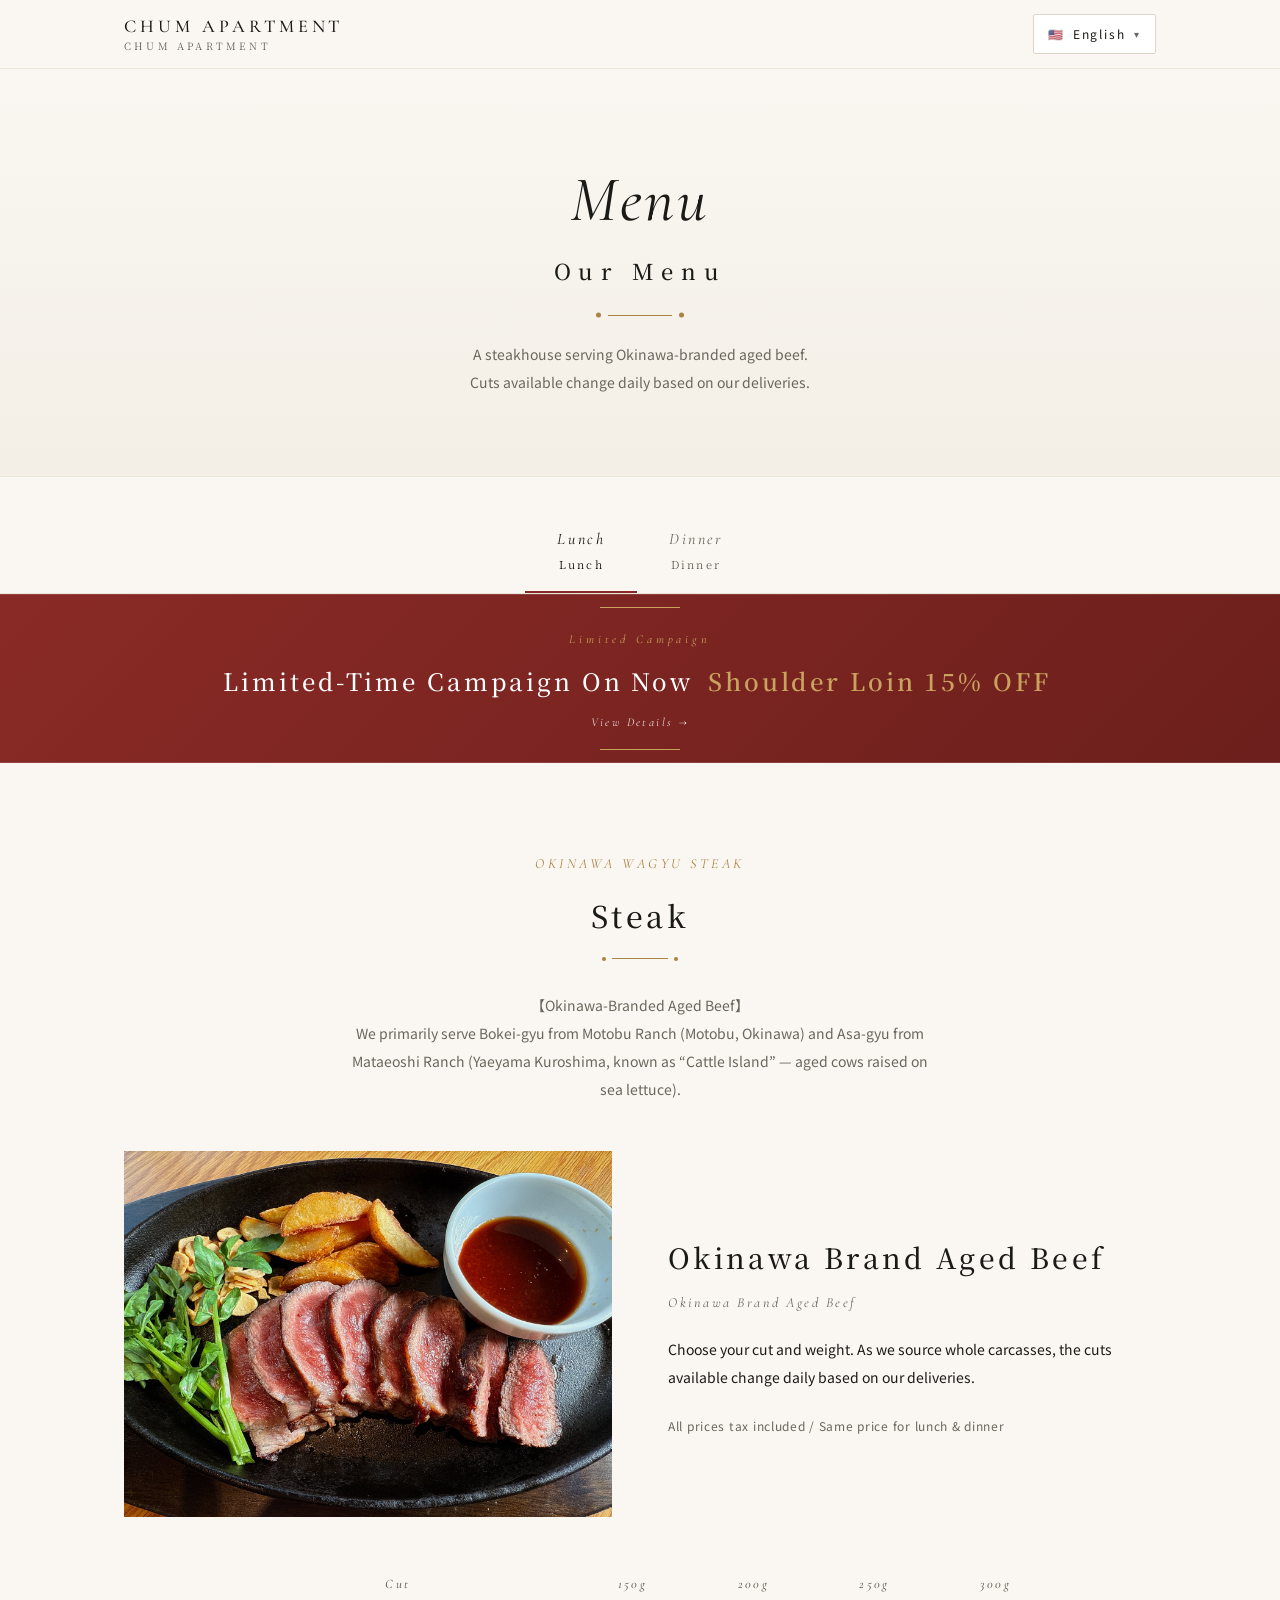
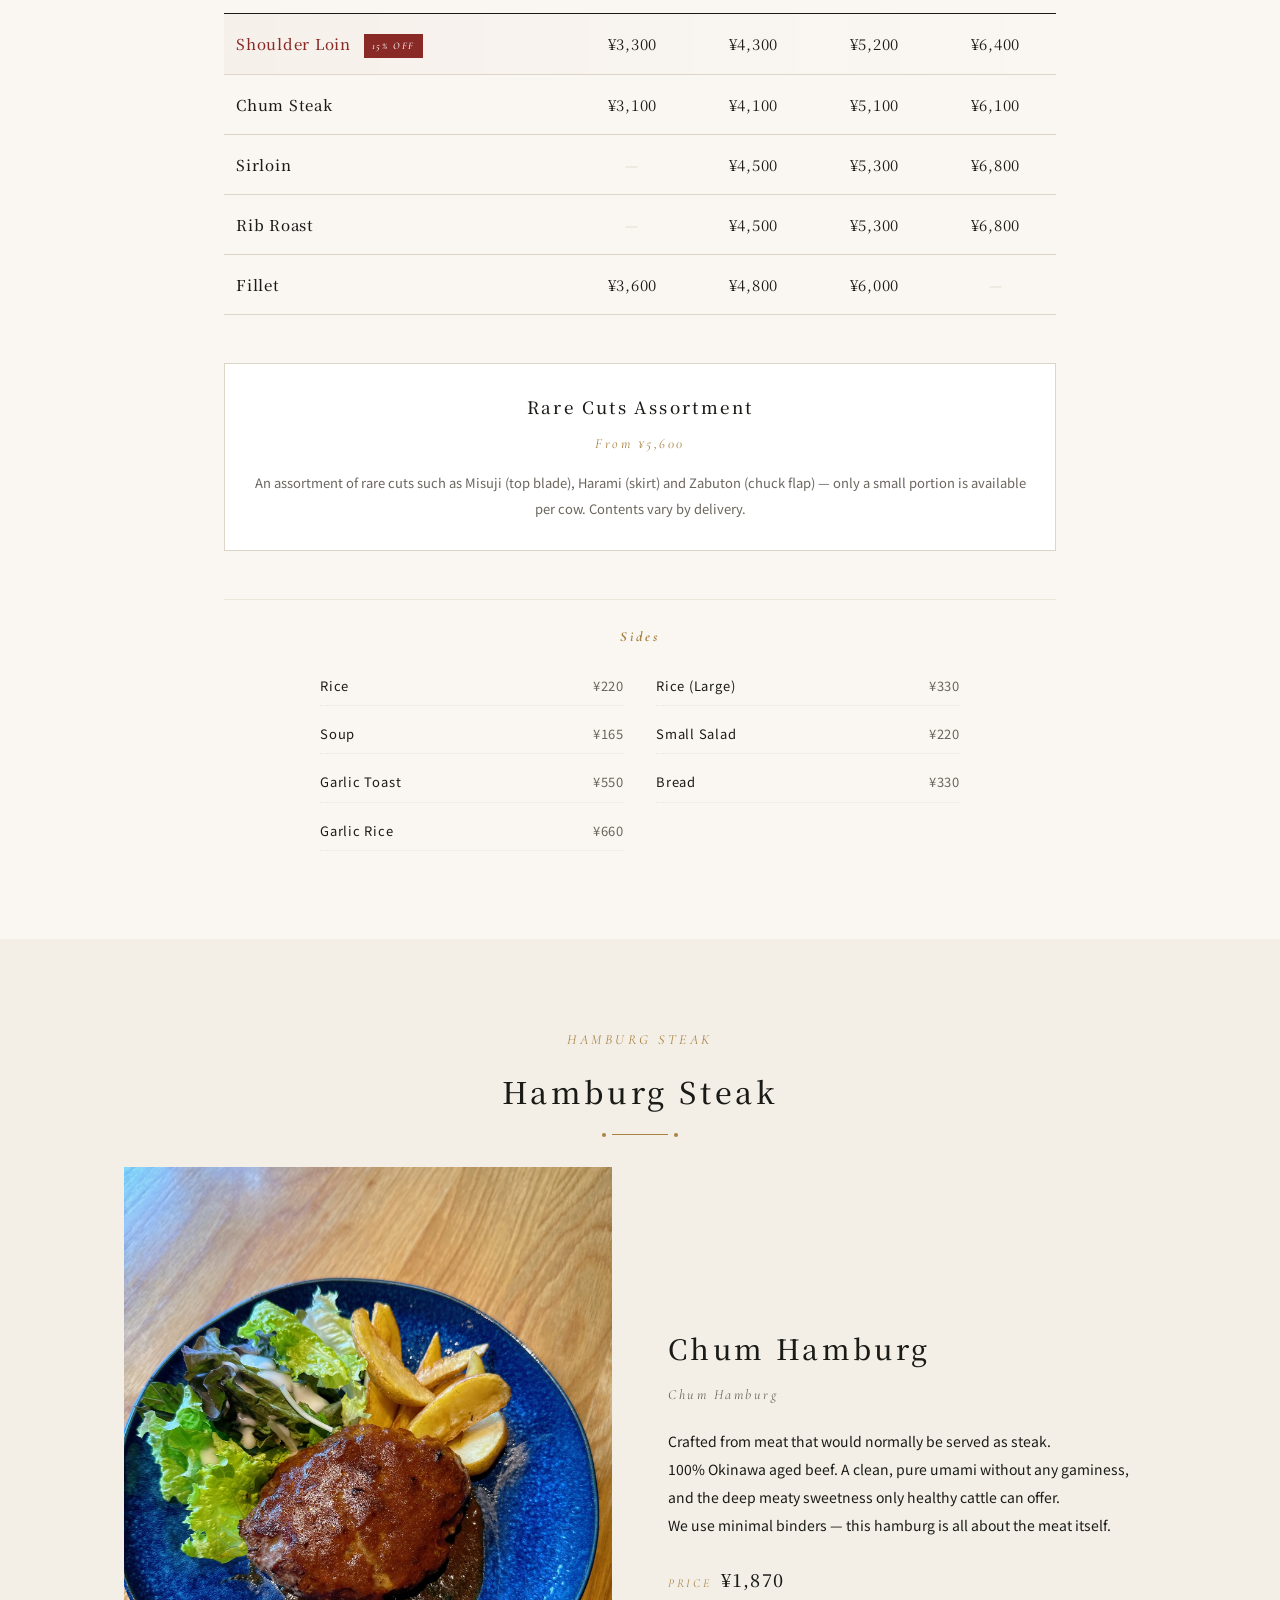
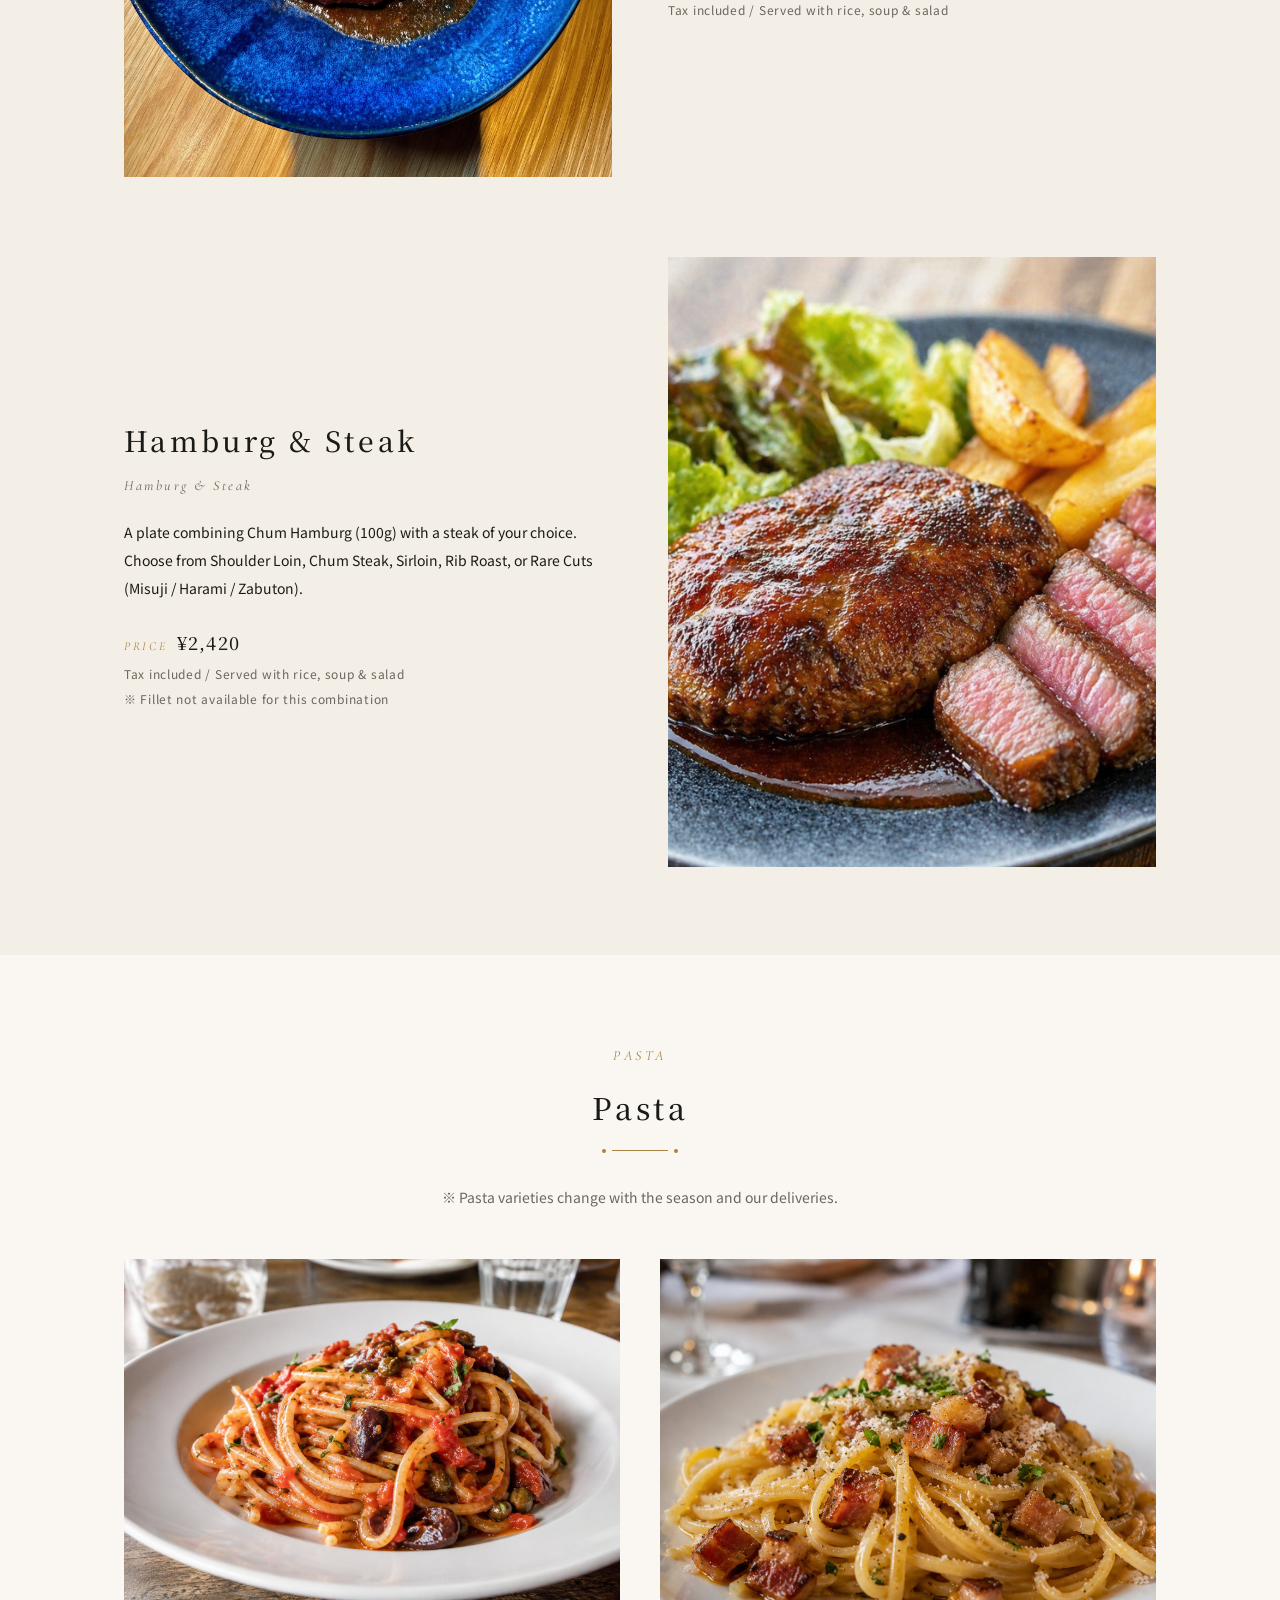
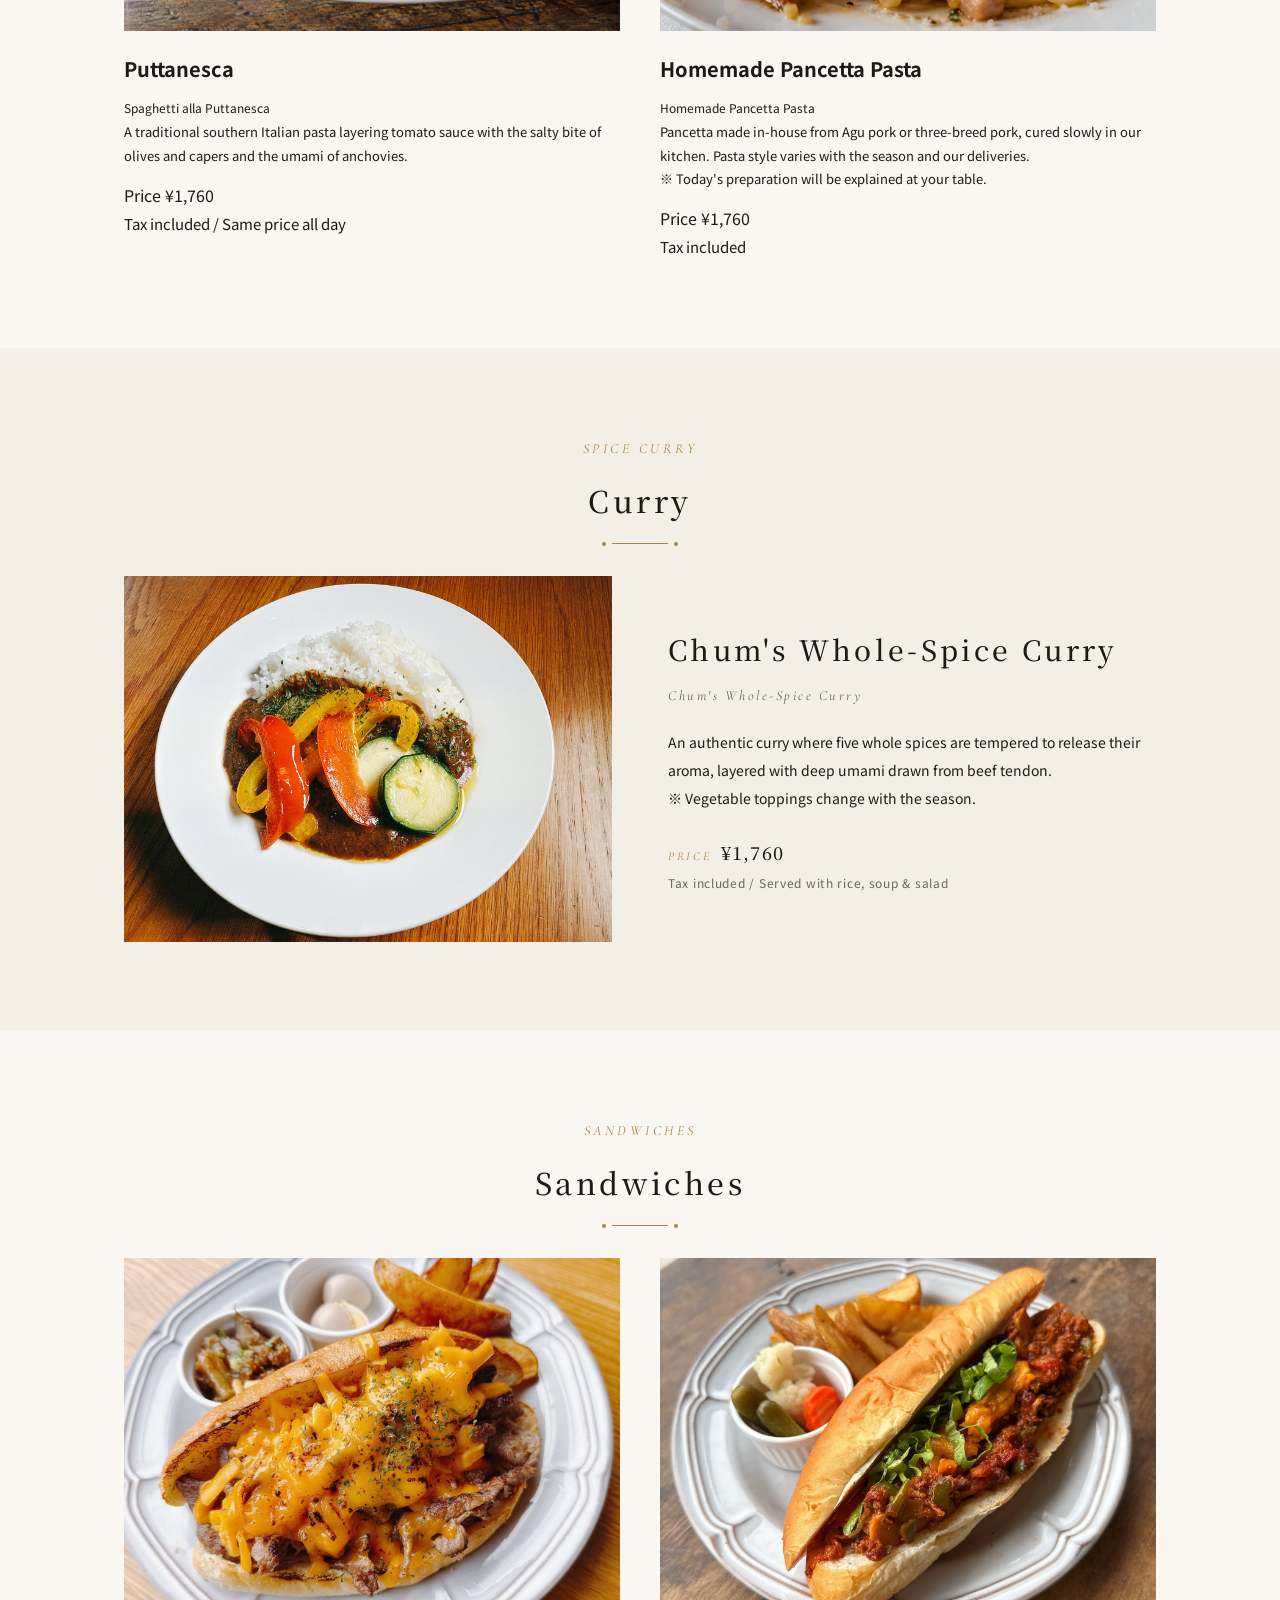
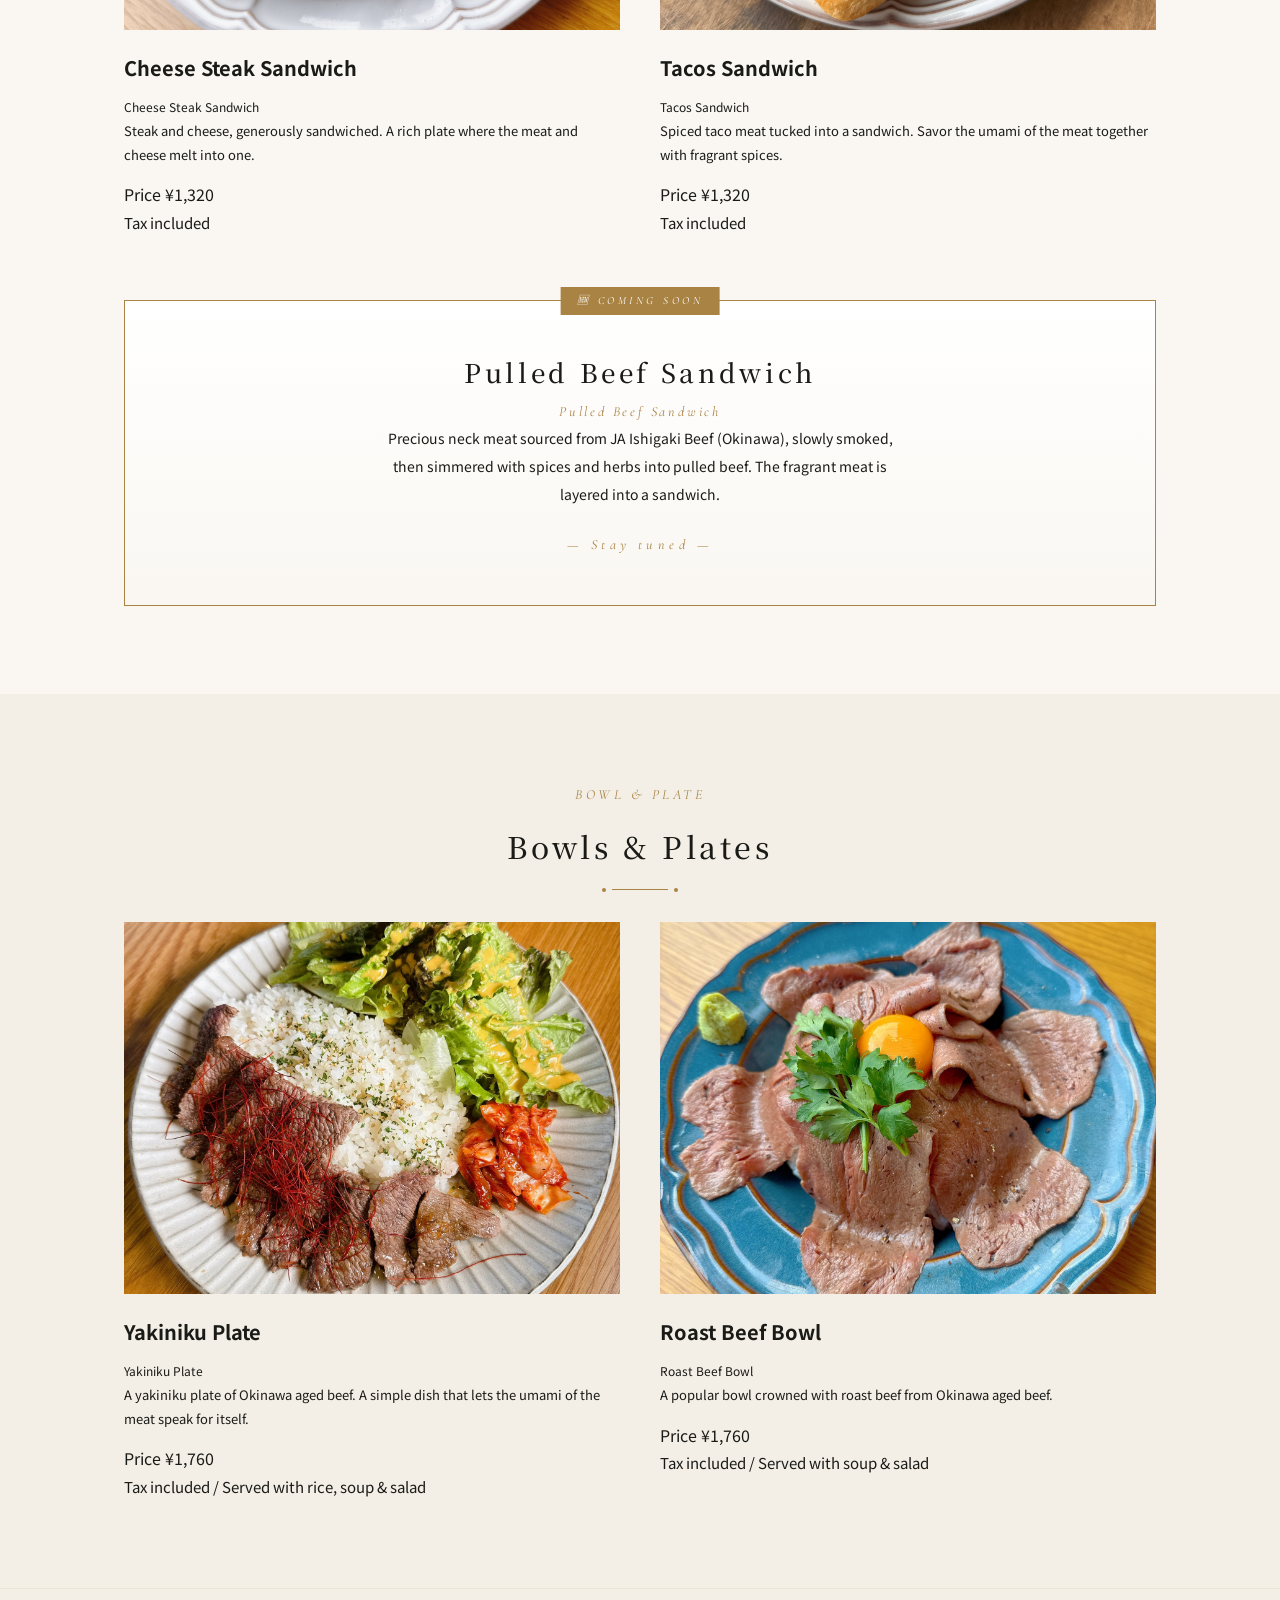
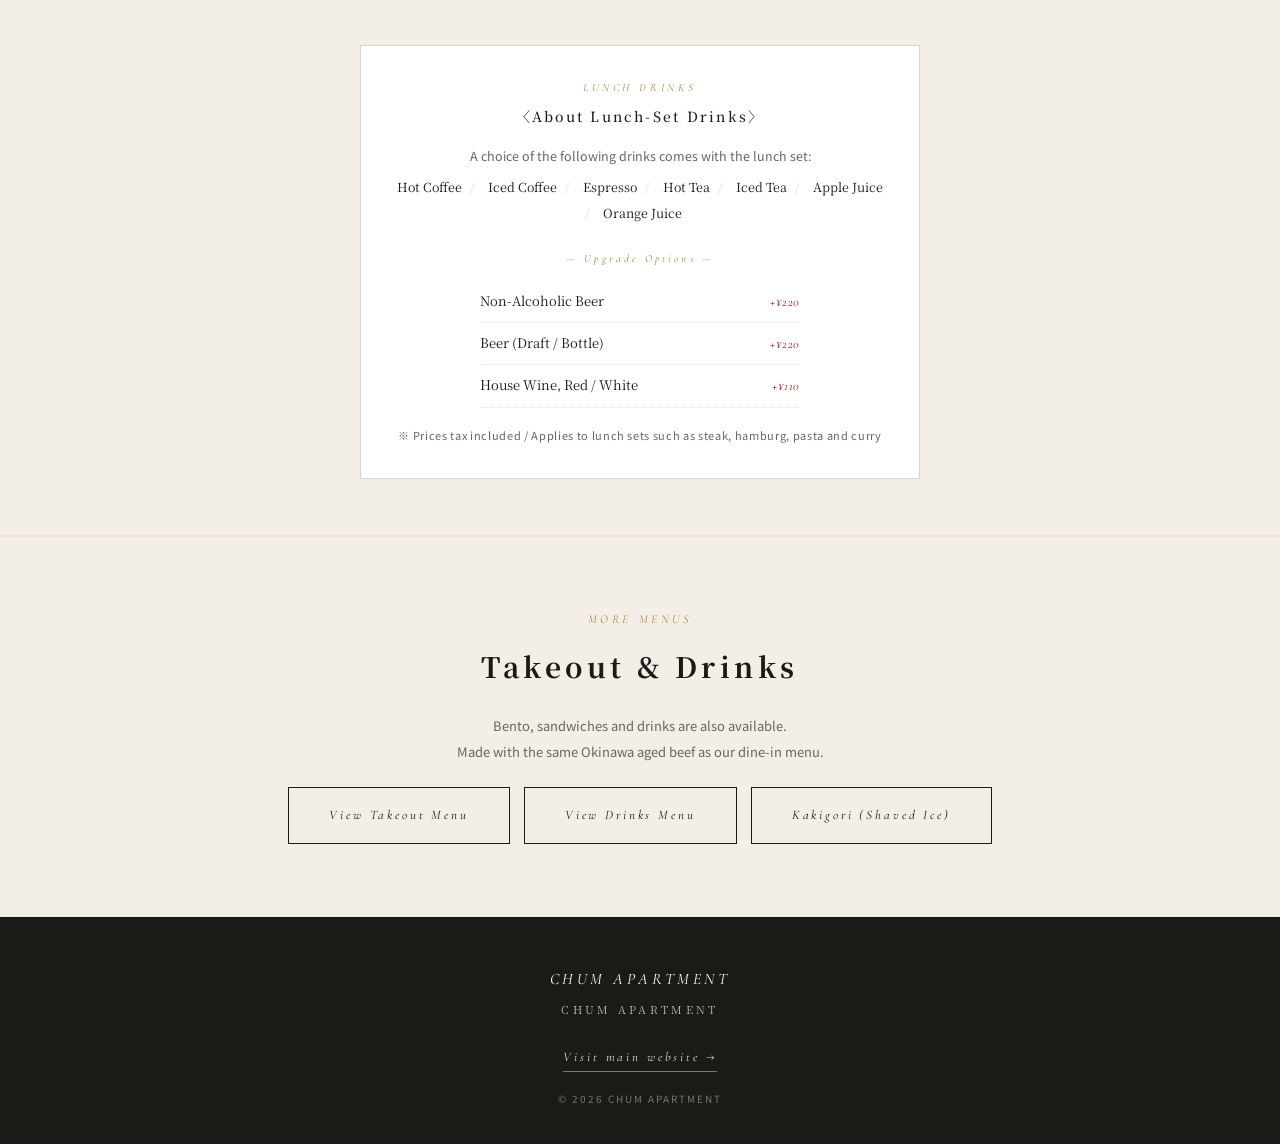
==== commit 355309e4: "Add matcha and publish kakigori page (4 items live) Co-Authored-By: Claude Opus 4.8 (1M context) <no" ====
--- a/index.html
+++ b/index.html
@@ -458,6 +458,7 @@
   <div class="nav-cta-row">
     <a href="takeout.html" class="btn-outline" data-i18n="btn_view_takeout">View Takeout Menu</a>
     <a href="drink.html" class="btn-outline" data-i18n="btn_view_drinks">View Drinks Menu</a>
+    <a href="kakigori.html" class="btn-outline" data-i18n="btn_view_kakigori">かき氷</a>
   </div>
 </section>
 
